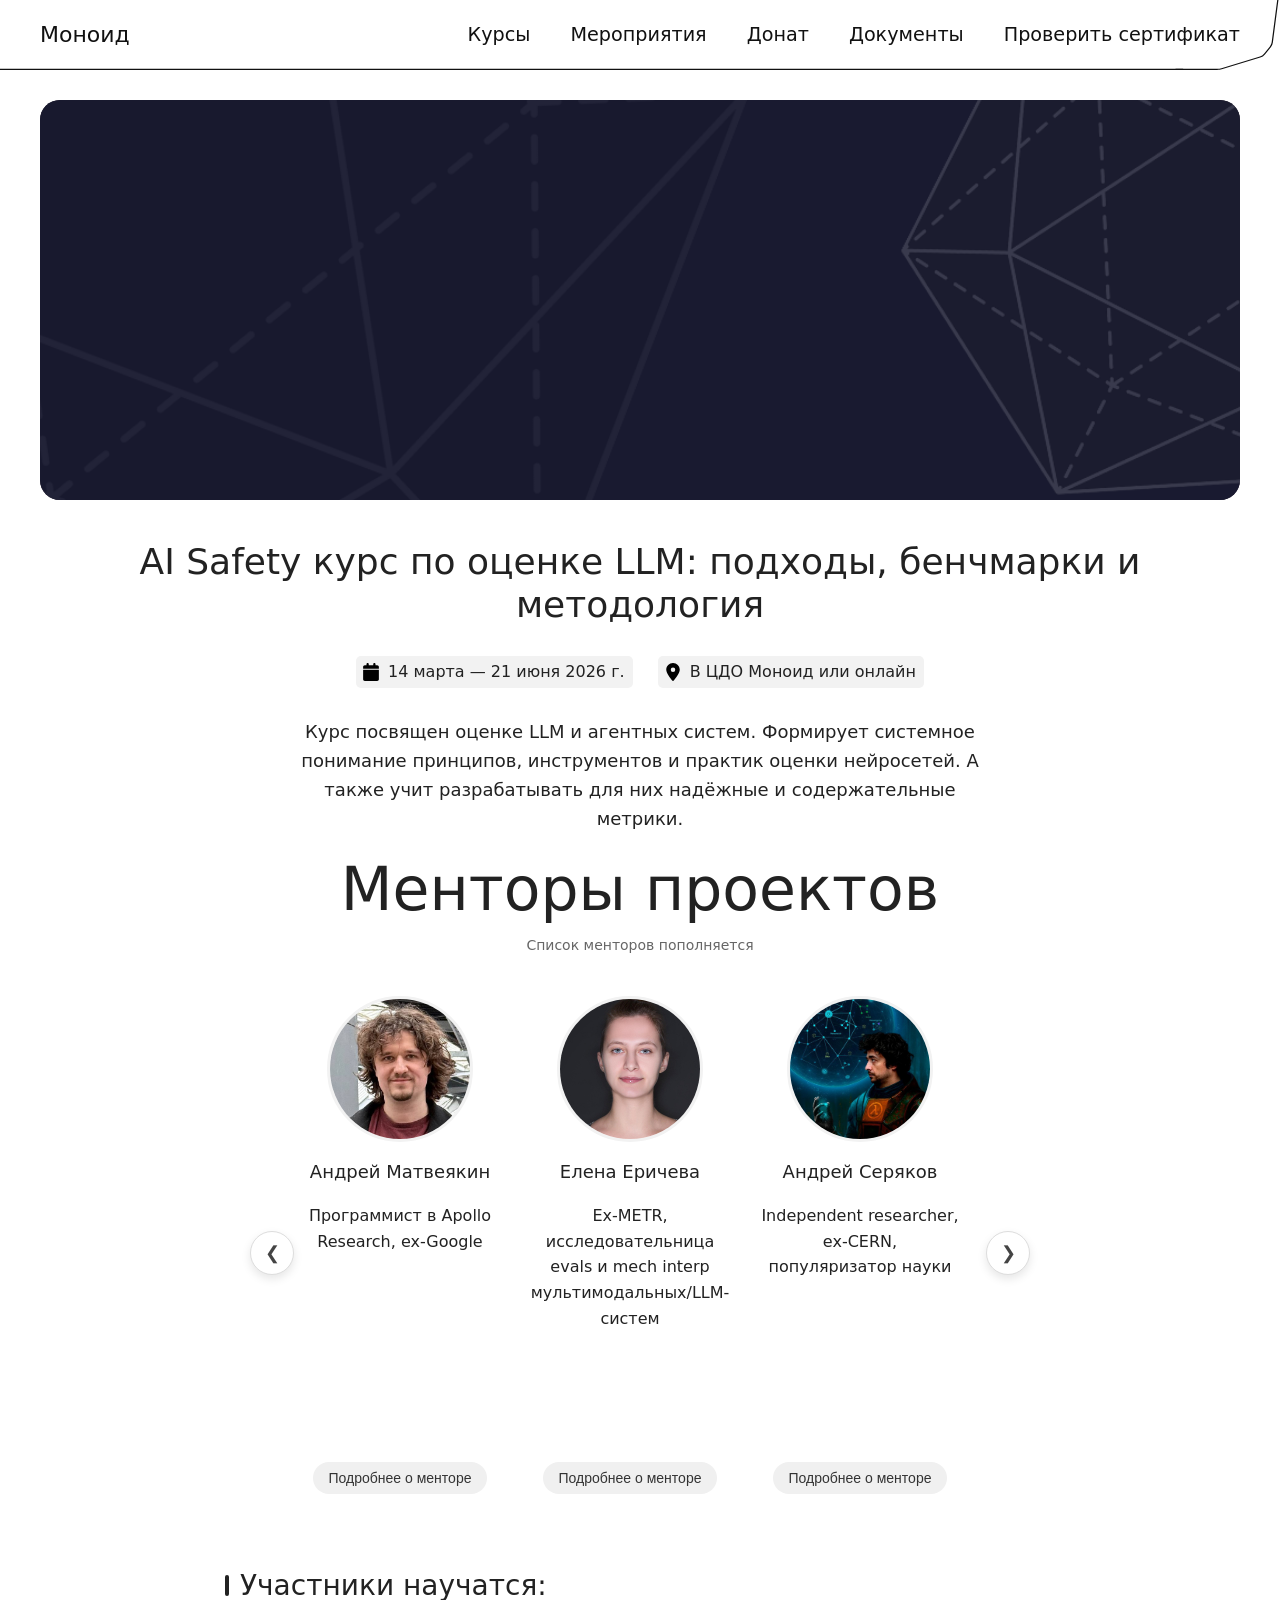
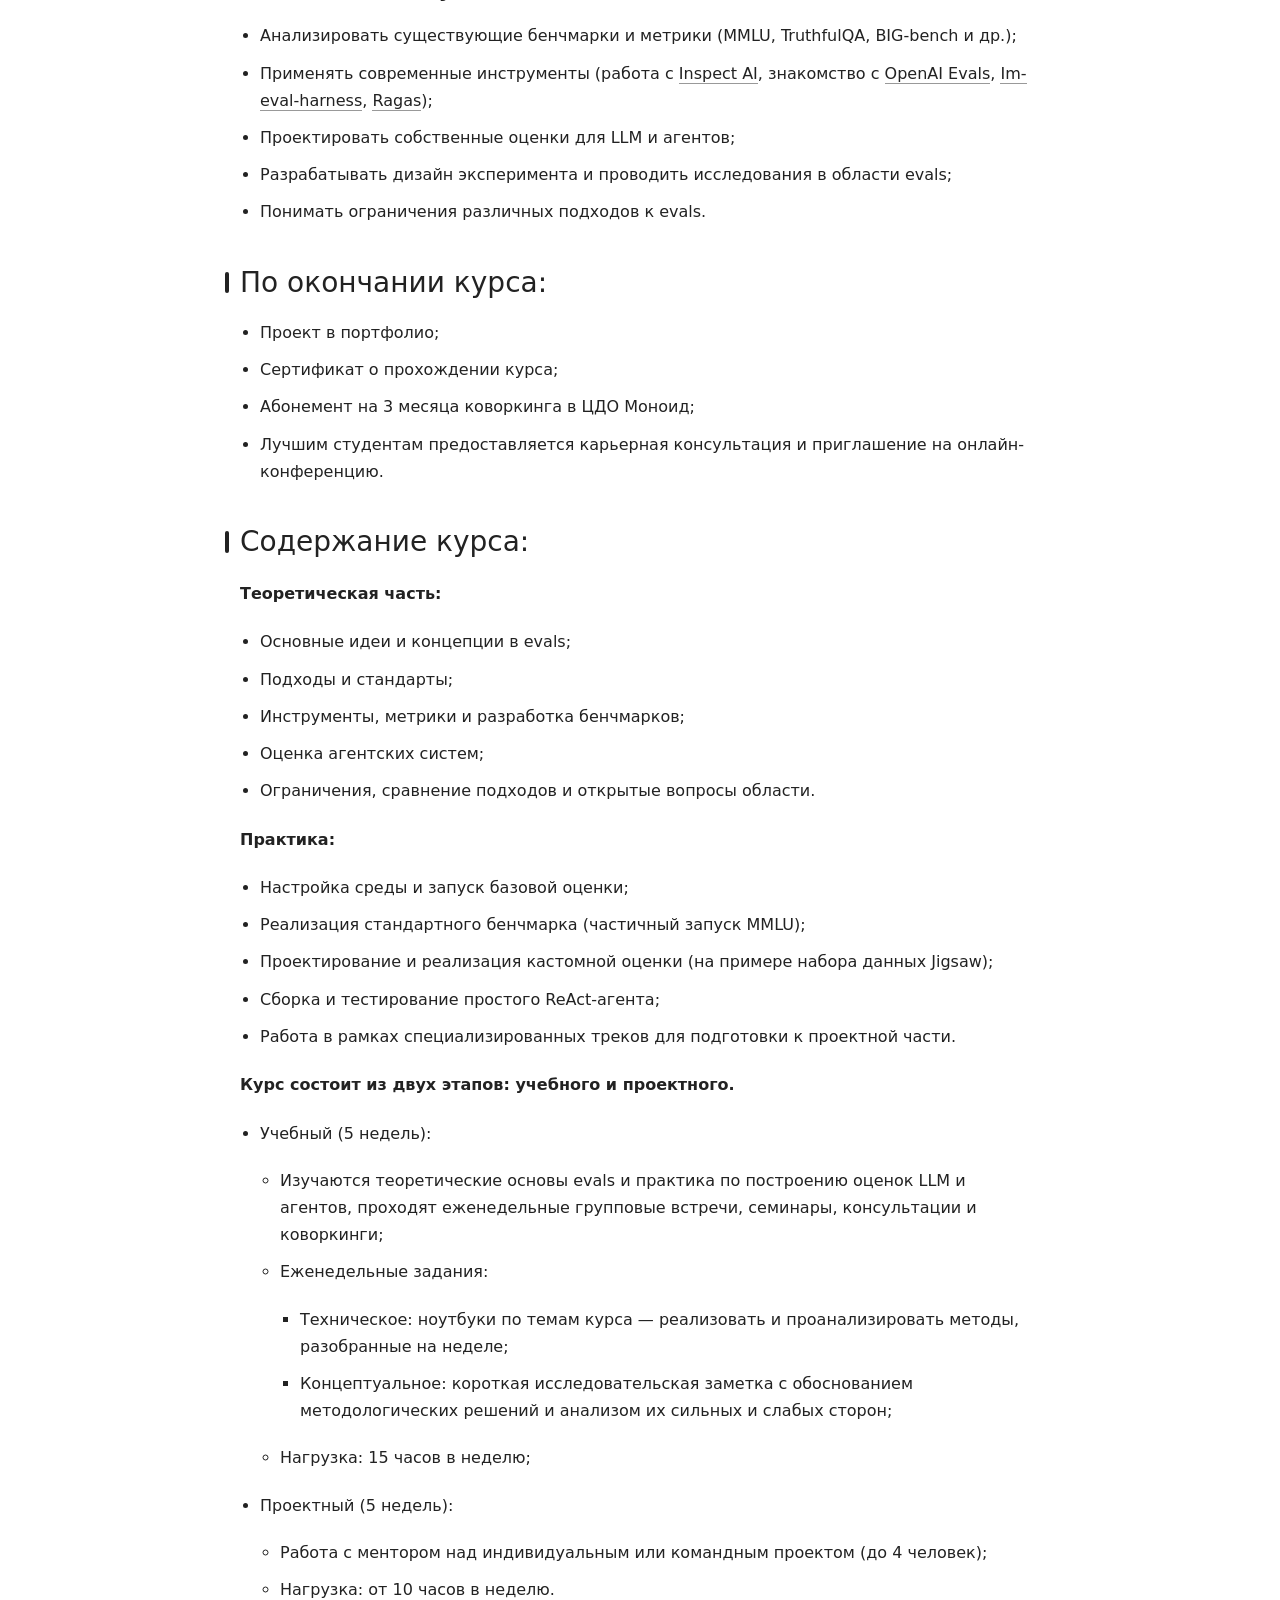
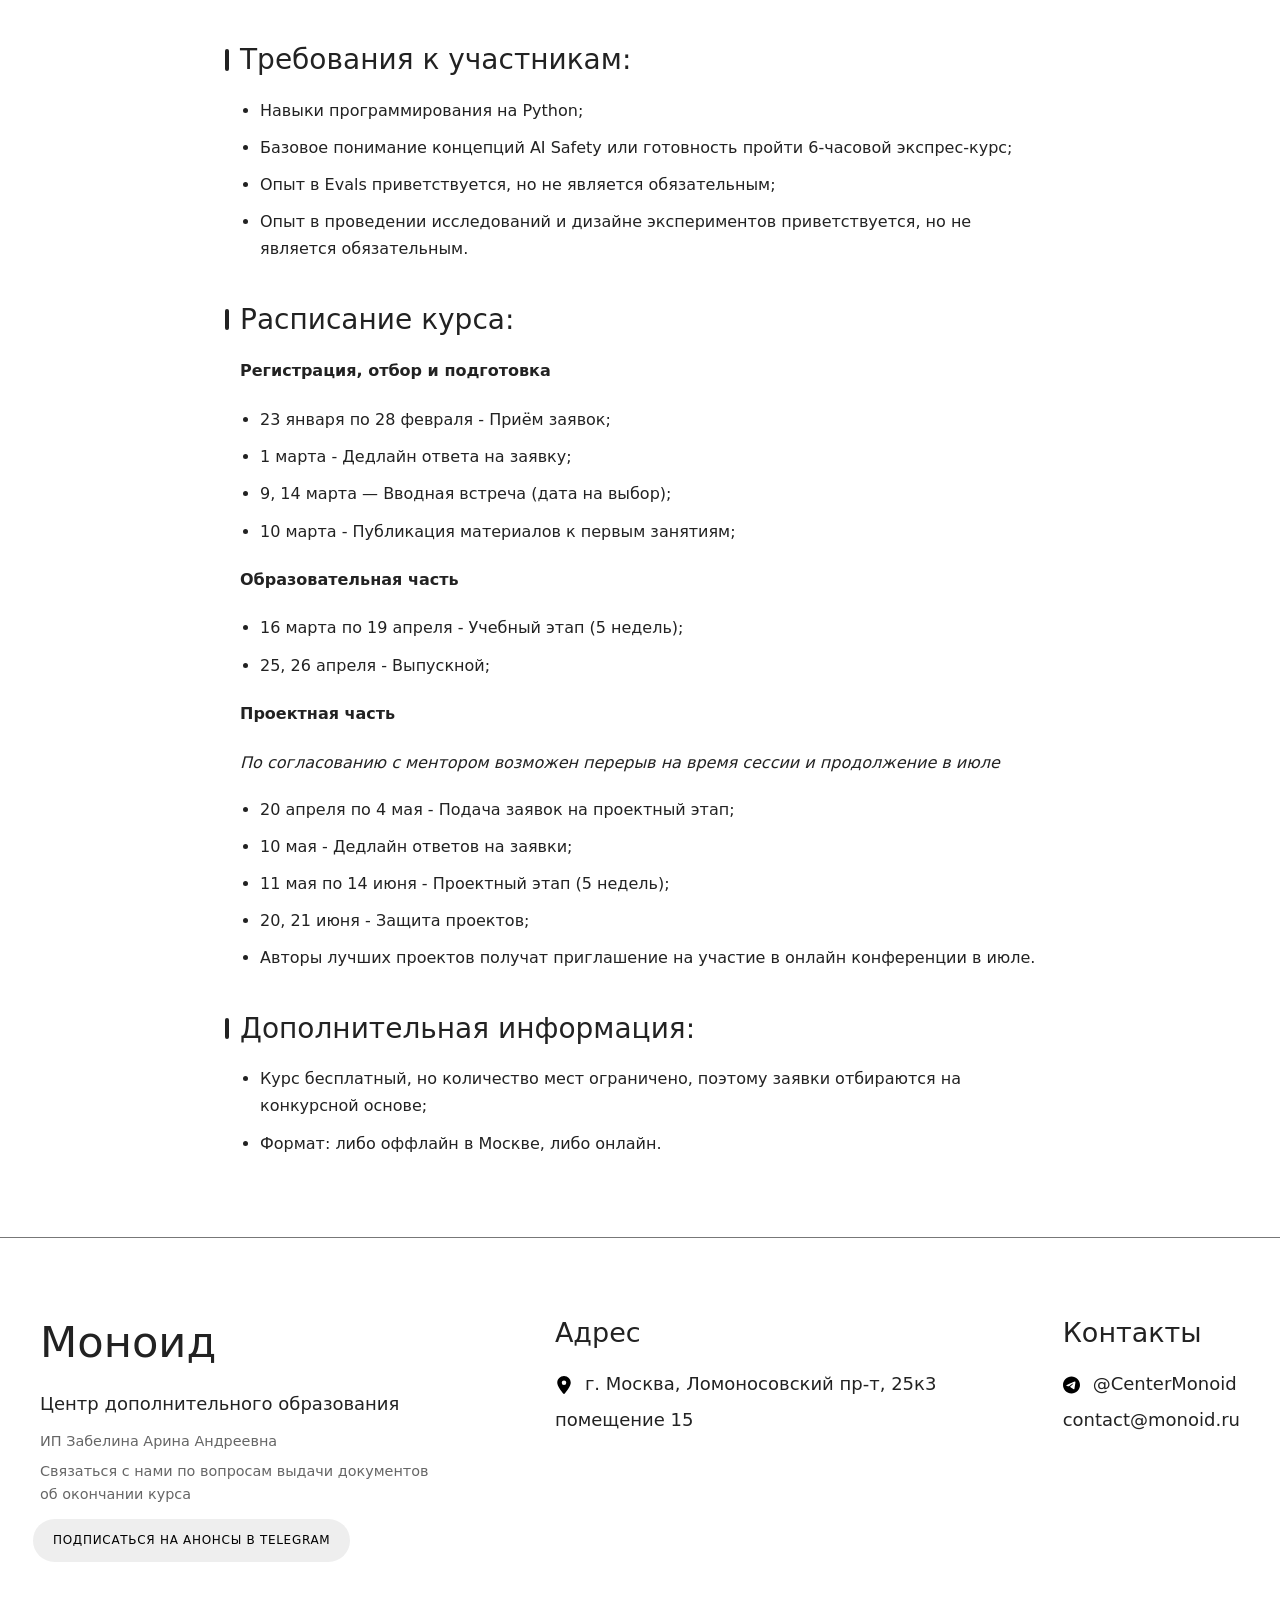
==== index.html @ cd86a1bc "Publish Safety Evals site with sample certificates" ====
<!DOCTYPE html>

<html lang="ru">
<head>
<meta charset="utf-8"/>
<meta content="width=device-width,initial-scale=1" name="viewport"/>
<meta content="Курс посвящен оценке LLM и агентных систем. Формирует системное понимание принципов, инструментов и практик оценки нейросетей. А также учит разрабатывать для них надёжные и содержательные метрики." name="description"/>
<meta content="#222" name="theme-color"/>

<link as="style" href="assets/css/style.css" rel="preload"/>

<link href="assets/css/style.css" rel="stylesheet"/>
<link href="assets/favicon.ico" rel="icon"/>
<link href="assets/logo/icon-16.png" rel="icon" sizes="16x16" type="image/png"/>
<link href="assets/logo/icon-32.png" rel="icon" sizes="32x32" type="image/png"/>
<link href="assets/logo/icon-96.png" rel="icon" sizes="96x96" type="image/png"/>
<link href="assets/logo/icon-180.png" rel="apple-touch-icon" sizes="180x180"/>
<link href="assets/logo/icon.svg" rel="icon" type="image/svg+xml"/>









<title>AI Safety курс по оценке LLM: подходы, бенчмарки и методология | Моноид</title>
<meta content="website" property="og:type"/>
<meta content="AI Safety курс по оценке LLM: подходы, бенчмарки и методология" property="og:title"/>
<meta content="Моноид" property="og:site_name"/>
<meta content="ru" property="og:locale"/>
<meta content="https://monoid.ru/events/course-safety-evals-2026" property="og:url"/>
<link href="https://monoid.ru/events/course-safety-evals-2026" rel="canonical"/>
<link href="assets/site.css" rel="stylesheet"/></head>
<body tabindex="-1">
<!--ШАПКА — можно удалить весь header--><header class="layouts/event.njk" tabindex="-1">
<div>
<a href="index.html">Моноид</a>
<nav>
<div class="hamburger" tabindex="0">
<span></span>
<span></span>
<span></span>
<span></span>
</div>
<div class="options" tabindex="-1">
<a href="index.html">Курсы</a>
<a href="https://monoid.ru/events">Мероприятия</a>
<a href="https://monoid.ru/donate">Донат</a>
<a href="https://monoid.ru/legal">Документы</a>
<a href="verify.html">Проверить сертификат</a></div>
</nav>
</div>
</header>
<main class="layouts/event.njk" data-slug="course-safety-evals-2026" tabindex="-1">
<article class="event-single slug-course-safety-evals-2026">
<header>
<div class="event-hero-image">
<img alt="AI Safety курс по оценке LLM: подходы, бенчмарки и методология" src="assets/images/events/course-safety-evals.svg"/>
</div>
<div>
<h1>AI Safety курс по оценке LLM: подходы, бенчмарки и методология</h1>
<div class="event-intro">
<div class="event-meta">
<div class="meta-item">
<i class="fas fa-calendar"></i>
<span>
14 марта — 21 июня 2026 г.
</span>
</div>
<div class="meta-item">
<i class="fas fa-map-marker-alt"></i>
<span>В ЦДО Моноид или онлайн</span>
</div>
</div>
<p class="event-summary">Курс посвящен оценке LLM и агентных систем. Формирует системное понимание принципов, инструментов и практик оценки нейросетей. А также учит разрабатывать для них надёжные и содержательные метрики.</p>
</div>
<div class="event-share-links">
</div>
</div>
</header>
<div class="event-forms">
<!--МЕНТОРЫ — карточки и модальные окна--><section class="event-carousel">
<h2 class="carousel-title">Менторы проектов</h2>
<div class="carousel-caption">
Список менторов пополняется
</div>
<div class="carousel-wrapper">
<button aria-label="Назад" class="carousel-nav prev js-carousel-prev" type="button">
❮
</button>
<div class="carousel-track-container">
<div class="carousel-track">
<div class="carousel-card">
<div class="card-body">
<div class="card-image">
<img alt="Андрей Матвеякин" loading="lazy" src="assets/images/mentors/andrey-matveiakin.png"/>
</div>
<div class="card-content">
<h4>Андрей Матвеякин</h4>
<p class="card-subtitle">Программист в Apollo Research, ex-Google</p>
</div>
</div>
<button class="card-link js-open-modal" data-modal-target="modal-andrey-matveiakin" type="button">
Подробнее о менторе
</button>
</div>
<div class="carousel-card">
<div class="card-body">
<div class="card-image">
<img alt="Елена Еричева" loading="lazy" src="assets/images/mentors/elena-ericheva.png"/>
</div>
<div class="card-content">
<h4>Елена Еричева</h4>
<p class="card-subtitle">Ex-METR, исследовательница evals и mech interp мультимодальных/LLM-систем</p>
</div>
</div>
<button class="card-link js-open-modal" data-modal-target="modal-elena-ericheva" type="button">
Подробнее о менторе
</button>
</div>
<div class="carousel-card">
<div class="card-body">
<div class="card-image">
<img alt="Андрей Серяков" loading="lazy" src="assets/images/mentors/andrey-seryakov.png"/>
</div>
<div class="card-content">
<h4>Андрей Серяков</h4>
<p class="card-subtitle">Independent researcher, ex-CERN, популяризатор науки</p>
</div>
</div>
<button class="card-link js-open-modal" data-modal-target="modal-andrey-seryakov" type="button">
Подробнее о менторе
</button>
</div>
<div class="carousel-card">
<div class="card-body">
<div class="card-image">
<img alt="Игорь Иванов" loading="lazy" src="assets/images/mentors/igor-ivanov.png"/>
</div>
<div class="card-content">
<h4>Игорь Иванов</h4>
<p class="card-subtitle">Visiting Researcher в Meridian Cambridge</p>
</div>
</div>
<button class="card-link js-open-modal" data-modal-target="modal-igor-ivanov" type="button">
Подробнее о менторе
</button>
</div>
<div class="carousel-card">
<div class="card-body">
<div class="card-image">
<img alt="Анна Шабанова" loading="lazy" src="assets/images/mentors/anna-shabanova.png"/>
</div>
<div class="card-content">
<h4>Анна Шабанова</h4>
<p class="card-subtitle">Исследователь и менеджер Лаборатории ИИ СКОЛКОВО</p>
</div>
</div>
<button class="card-link js-open-modal" data-modal-target="modal-anna-shabanova" type="button">
Подробнее о менторе
</button>
</div>
<div class="carousel-card">
<div class="card-body">
<div class="card-image">
<img alt="Борис Цейтлин" loading="lazy" src="assets/images/mentors/boris-tseitlin.png"/>
</div>
<div class="card-content">
<h4>Борис Цейтлин</h4>
<p class="card-subtitle">Автор ТГ канала 'Борис опять', Ex-eBay, ex-Yandex, преподавал машинное обучение в ВШЭ, ОТУС и Deep Learning School</p>
</div>
</div>
<button class="card-link js-open-modal" data-modal-target="modal-boris-tseitlin" type="button">
Подробнее о менторе
</button>
</div>
<div class="carousel-card">
<div class="card-body">
<div class="card-image">
<img alt="Семен Стешин" loading="lazy" src="assets/images/mentors/simon-steshin.png"/>
</div>
<div class="card-content">
<h4>Семен Стешин</h4>
<p class="card-subtitle">ML исследователь. Работаю в https://sage-future.org/ вместе с авторами AI-2027, чтобы помочь им подумать про ближайшее будущее. Больше тут: https://stesh.in/</p>
</div>
</div>
<button class="card-link js-open-modal" data-modal-target="modal-simon-steshin" type="button">
Подробнее о менторе
</button>
</div>
<div class="carousel-card">
<div class="card-body">
<div class="card-image">
<img alt="Алексей Донцов" loading="lazy" src="assets/images/mentors/alexey-dontsov.jpeg"/>
</div>
<div class="card-content">
<h4>Алексей Донцов</h4>
<p class="card-subtitle">Исследователь в AIRI, занимаюсь интерпретируемостью LLM: пишу статьи и читаю лекции</p>
</div>
</div>
<button class="card-link js-open-modal" data-modal-target="modal-alexey-dontsov" type="button">
Подробнее о менторе
</button>
</div>
<div class="carousel-card">
<div class="card-body">
<div class="card-image">
<img alt="Александра Рыбакова" loading="lazy" src="assets/images/mentors/alexandra-rybakova.png"/>
</div>
<div class="card-content">
<h4>Александра Рыбакова</h4>
<p class="card-subtitle">Аналитик-разработчик в Яндексе, автор учебных курсов по теории ИИ и AI Safety, магистр ВМК МГУ</p>
</div>
</div>
<button class="card-link js-open-modal" data-modal-target="modal-alexandra-rybakova" type="button">
Подробнее о менторе
</button>
</div>
<div class="carousel-card">
<div class="card-body">
<div class="card-image">
<img alt="Denis Moiseenko" loading="lazy" src="assets/images/mentors/denis-moiseenko.png"/>
</div>
<div class="card-content">
<h4>Denis Moiseenko</h4>
<p class="card-subtitle">ML-инженер, исследователь, Preference Model, ex-SPAR, ex-Algoverse</p>
</div>
</div>
<button class="card-link js-open-modal" data-modal-target="modal-denis-moiseenko" type="button">
Подробнее о менторе
</button>
</div>
<div class="carousel-card">
<div class="card-body">
<div class="card-image">
<img alt="Олег Лариков" loading="lazy" src="assets/images/mentors/oleg-larikov.png"/>
</div>
<div class="card-content">
<h4>Олег Лариков</h4>
<p class="card-subtitle">Преподаватель ЦДО Моноид, программист, исследователь безопасности ИИ, популяризатор науки и рационального мышления</p>
</div>
</div>
<button class="card-link js-open-modal" data-modal-target="modal-oleg-larikov" type="button">
Подробнее о менторе
</button>
</div>
<div class="carousel-card">
<div class="card-body">
<div class="card-image">
<img alt="Алексей Горбачев" loading="lazy" src="assets/images/mentors/alexey-gorbachev.png"/>
</div>
<div class="card-content">
<h4>Алексей Горбачев</h4>
<p class="card-subtitle">Магистрант ВМК МГУ. Старший аналитик в Т-банке. Разработчик материалов для курсов по AI Safety</p>
</div>
</div>
<button class="card-link js-open-modal" data-modal-target="modal-alexey-gorbachev" type="button">
Подробнее о менторе
</button>
</div>
<div class="carousel-card">
<div class="card-body">
<div class="card-image">
<img alt="Слава Меритон" loading="lazy" src="assets/images/mentors/slava-meriton.png"/>
</div>
<div class="card-content">
<h4>Слава Меритон</h4>
<p class="card-subtitle">Преподаватель ЦДО Моноид, аспирант, автор курсов по AI Safety, соавтор канала Start in AI Safety</p>
</div>
</div>
<button class="card-link js-open-modal" data-modal-target="modal-slava-meriton" type="button">
Подробнее о менторе
</button>
</div>
<div class="carousel-card">
<div class="card-body">
<div class="card-image">
<img alt="Антон Чайников" loading="lazy" src="assets/images/mentors/anton-chaynikov.png"/>
</div>
<div class="card-content">
<h4>Антон Чайников</h4>
<p class="card-subtitle">Преподаватель ЦДО Моноид, ex-Kaspersky, автор курсов по теории ИИ и AI Safety, магистр НИУ ВШЭ</p>
</div>
</div>
<button class="card-link js-open-modal" data-modal-target="modal-anton-chaynikov" type="button">
Подробнее о менторе
</button>
</div>
<div class="carousel-card">
<div class="card-body">
<div class="card-image">
<img alt="Сабрина Садиех" loading="lazy" src="assets/images/mentors/sabrina-sadiekh.png"/>
</div>
<div class="card-content">
<h4>Сабрина Садиех</h4>
<p class="card-subtitle">XAI/Ai security Researcher, магистрант НИУ ВШЭ, преподаватель и автор курсов по explainable AI</p>
</div>
</div>
<button class="card-link js-open-modal" data-modal-target="modal-sabrina-sadiekh" type="button">
Подробнее о менторе
</button>
</div>
<div class="carousel-card">
<div class="card-body">
<div class="card-image">
<img alt="Артем Карпов" loading="lazy" src="assets/images/mentors/artem-karpov.png"/>
</div>
<div class="card-content">
<h4>Артем Карпов</h4>
<p class="card-subtitle">Independent researcher, scheming (deceptive) behavior of LLM agents</p>
</div>
</div>
<button class="card-link js-open-modal" data-modal-target="modal-artem-karpov" type="button">
Подробнее о менторе
</button>
</div>
<div class="carousel-card">
<div class="card-body">
<div class="card-image">
<img alt="Эдуард Капелко" loading="lazy" src="assets/images/mentors/eduard-kapelko.png"/>
</div>
<div class="card-content">
<h4>Эдуард Капелко</h4>
<p class="card-subtitle">ML инженер, Quant researcher, ныне аспирант по математике НАН РБ. Разработчик материалов для курсов по AI Safety, пишу статьи.</p>
</div>
</div>
<button class="card-link js-open-modal" data-modal-target="modal-eduard-kapelko" type="button">
Подробнее о менторе
</button>
</div>
<div class="carousel-card">
<div class="card-body">
<div class="card-image">
<img alt="Джамиля Эркенова" loading="lazy" src="assets/images/mentors/jamilya-erkenova.png"/>
</div>
<div class="card-content">
<h4>Джамиля Эркенова</h4>
<p class="card-subtitle">Дата аналитик-инженер в Сбере, занимаюсь рисерчем в AI Safety</p>
</div>
</div>
<button class="card-link js-open-modal" data-modal-target="modal-jamilya-erkenova" type="button">
Подробнее о менторе
</button>
</div>
<div class="carousel-card">
<div class="card-body">
<div class="card-image">
<img alt="Сергей Кудряшов" loading="lazy" src="assets/images/mentors/sergey-kudryashov.png"/>
</div>
<div class="card-content">
<h4>Сергей Кудряшов</h4>
<p class="card-subtitle">Рисерчер, аспирант ВШЭ</p>
</div>
</div>
<button class="card-link js-open-modal" data-modal-target="modal-sergey-kudryashov" type="button">
Подробнее о менторе
</button>
</div>
<div class="carousel-card">
<div class="card-body">
<div class="card-image">
<img alt="Михаил Селезнёв" loading="lazy" src="assets/images/mentors/mikhail-seleznev.png"/>
</div>
<div class="card-content">
<h4>Михаил Селезнёв</h4>
<p class="card-subtitle">Научный сотрудник AIRI, аспирант Сколтеха, MATS 5.0, CHAI 2024 Intern, преподаватель ЦДО Моноид</p>
</div>
</div>
<button class="card-link js-open-modal" data-modal-target="modal-mikhail-seleznev" type="button">
Подробнее о менторе
</button>
</div>
</div>
</div>
<button aria-label="Вперед" class="carousel-nav next js-carousel-next" type="button">
❯
</button>
</div>
<div class="mentor-modal-overlay js-modal-overlay" id="modal-andrey-matveiakin">
<div class="mentor-modal-content">
<button aria-label="Закрыть" class="close-modal js-close-modal" type="button">×</button>
<div class="modal-header">
<img alt="Андрей Матвеякин" class="modal-avatar" src="assets/images/mentors/andrey-matveiakin.png"/>
<div>
<h3>Андрей Матвеякин</h3>
<p class="modal-subtitle">Программист в Apollo Research, ex-Google</p>
</div>
</div>
<div class="modal-body">
<p>Создаю инфраструктуру для людей, создающих LLM evals.<br/>
<br/>
Мне интересна софтварная сторона model evaluations.
<strong>Возможные проекты:</strong></p>
<ul>
<li>Что-то улучшить в Inspect AI</li>
<li>Создать новый продукт в экосистеме Inspect AI, который поможет писать эвалы, запускать их, анализировать результаты и прочее</li>
<li>То же самое для любого другого evals framework</li>
<li>С нуля сделать свой evals framework для ситуаций, когда существующие не справляются</li>
</ul>
</div>
</div>
</div>
<div class="mentor-modal-overlay js-modal-overlay" id="modal-elena-ericheva">
<div class="mentor-modal-content">
<button aria-label="Закрыть" class="close-modal js-close-modal" type="button">×</button>
<div class="modal-header">
<img alt="Елена Еричева" class="modal-avatar" src="assets/images/mentors/elena-ericheva.png"/>
<div>
<h3>Елена Еричева</h3>
<p class="modal-subtitle">Ex-METR, исследовательница evals и mech interp мультимодальных/LLM-систем</p>
</div>
</div>
<div class="modal-body">
<p><strong>Область интересов:</strong>
Дизайн и формализация задач для evaluation, интерпретируемость и систематичность оценок, методология построения бенчмарков, анализ валидности и устойчивости оценочных процедур.<br/>
<br/>
<strong>Проект:</strong>
Мне интересны проекты, связанные с формализацией и обоснованием выбранных задач и метрик для оценки моделей. В частности:</p>
<ul>
<li>что именно мы хотим проверять и почему;</li>
<li>как формализовать проверяемое свойство;</li>
<li>чем и как его измерять;</li>
<li>почему выбранная методология считается валидной.</li>
</ul>
<p>Отдельный фокус — снижение false negative и false positive в оценках, а также повышение робастности бенчмарков и их итоговых результатов.</p>
</div>
</div>
</div>
<div class="mentor-modal-overlay js-modal-overlay" id="modal-andrey-seryakov">
<div class="mentor-modal-content">
<button aria-label="Закрыть" class="close-modal js-close-modal" type="button">×</button>
<div class="modal-header">
<img alt="Андрей Серяков" class="modal-avatar" src="assets/images/mentors/andrey-seryakov.png"/>
<div>
<h3>Андрей Серяков</h3>
<p class="modal-subtitle">Independent researcher, ex-CERN, популяризатор науки</p>
</div>
</div>
<div class="modal-body">
<p>Ex-физик частиц, десять лет занимался экспериментальной физикой в ЦЕРН. Популяризатор науки, читаю лекции, вел блог ЦЕРНач, сейчас каналы <a href="https://t.me/sexcolliderrock">@sexcolliderrock</a> и <a href="https://t.me/ai_research_notes">@ai_research_notes</a>, много что еще.<br/>
<br/>
Мне нравится изучать и узнавать о том, как вокруг все работает - от космоса до политических систем. C начала весны 2024 погрузился в ИИ. Очень хорошо умею в research, посредственно в software и совсем никак в hardware.</p>
</div>
</div>
</div>
<div class="mentor-modal-overlay js-modal-overlay" id="modal-igor-ivanov">
<div class="mentor-modal-content">
<button aria-label="Закрыть" class="close-modal js-close-modal" type="button">×</button>
<div class="modal-header">
<img alt="Игорь Иванов" class="modal-avatar" src="assets/images/mentors/igor-ivanov.png"/>
<div>
<h3>Игорь Иванов</h3>
<p class="modal-subtitle">Visiting Researcher в Meridian Cambridge</p>
</div>
</div>
<div class="modal-body">
<p>Scheming evaluations, evaluation awareness</p>
<p><strong>Проекты:</strong></p>
<ul>
<li>Создать прототип реалистичного бенчмарка, тестирующего, может ли ЛЛМ саботировать AI safety исследования или control measures</li>
<li>Создать тул, который позволяет тестировать, распознает ли ЛЛМ конкретные бенчмарки, что важно для понимания, какие бенчмарки попали в обучающую выборку этой ЛЛМ. Можно будет выпустить хайповый пост на LW или, даже, серьезное исследование, в зависимости от энтузиазма и работоспособности участников</li>
<li>Любой проект из этого моего <a href="https://www.lesswrong.com/posts/tn8nKcNE4SDnDxLJj/call-for-science-of-eval-awareness-research-directions">поста</a></li>
</ul>
</div>
</div>
</div>
<div class="mentor-modal-overlay js-modal-overlay" id="modal-anna-shabanova">
<div class="mentor-modal-content">
<button aria-label="Закрыть" class="close-modal js-close-modal" type="button">×</button>
<div class="modal-header">
<img alt="Анна Шабанова" class="modal-avatar" src="assets/images/mentors/anna-shabanova.png"/>
<div>
<h3>Анна Шабанова</h3>
<p class="modal-subtitle">Исследователь и менеджер Лаборатории ИИ СКОЛКОВО</p>
</div>
</div>
<div class="modal-body">
<p><strong>Область интересов:</strong> alignment, физический AI, робототехника, практические исследования в AI Safety</p>
</div>
</div>
</div>
<div class="mentor-modal-overlay js-modal-overlay" id="modal-boris-tseitlin">
<div class="mentor-modal-content">
<button aria-label="Закрыть" class="close-modal js-close-modal" type="button">×</button>
<div class="modal-header">
<img alt="Борис Цейтлин" class="modal-avatar" src="assets/images/mentors/boris-tseitlin.png"/>
<div>
<h3>Борис Цейтлин</h3>
<p class="modal-subtitle">Автор ТГ канала 'Борис опять', Ex-eBay, ex-Yandex, преподавал машинное обучение в ВШЭ, ОТУС и Deep Learning School</p>
</div>
</div>
<div class="modal-body">
<p>Я автор одного из популярных авторских каналов про машинное обучение: <a href="https://t.me/boris_again">@boris_again</a>. Сейчас я пишу научпоп книгу про ИИ и машинное обучение. Провожу мок интервью и даю консультации по трудоутсройству в области CS и ML.</p>
<ul>
<li>Я бывший Staff Machine Learning Engineer в eBay. В том числе работал там над in-house LLM моделями</li>
<li>До этого строил компьютерное зрение с нуля в PlanetFarms, был исследователем Yandex (Toloka) и инженером в YC стартапе Mindsdb.</li>
<li>Преподавал машинное обучение в <a href="https://t.me/c/2736781221/36/1434">ВШЭ</a>, <a href="https://t.me/c/2736781221/36/1434">ОТУС</a> и Deep Learning School. Иногда делаю обучающие материалы просто так: <a href="https://t.me/c/2736781221/36/1434">для чайников</a>, <a href="https://t.me/c/2736781221/36/1434">интересующихся</a> и <a href="https://t.me/c/2736781221/36/1434">не только</a>. Периодически пишу про стартапы, например <a href="https://t.me/c/2736781221/36/1434">про опционы</a>.</li>
<li>Как эксперт от университета Иннополис консультировал Росстат, Роспатент и ВТБ.</li>
<li>Самостоятельно консультировал Сбер (Звук), Яков и Партнеры Digital, делал аудит для <a href="https://t.me/c/2736781221/36/1434">lava.top</a>.</li>
<li>Написал научную статью о прогрогнозировании COVID-19 и даже <a href="https://t.me/c/2736781221/36/1434">немного попал в новости</a>.</li>
<li>Имею довольно хороший нетворк в AI/ML. Например, лично знаю людей работающих над META LLama и Google Gemini, делающих стартапы в AI.</li>
</ul>
<p>В целом я всегда где-то на стыке между инженерией, исследованиями и бизнесом.</p>
</div>
</div>
</div>
<div class="mentor-modal-overlay js-modal-overlay" id="modal-simon-steshin">
<div class="mentor-modal-content">
<button aria-label="Закрыть" class="close-modal js-close-modal" type="button">×</button>
<div class="modal-header">
<img alt="Семен Стешин" class="modal-avatar" src="assets/images/mentors/simon-steshin.png"/>
<div>
<h3>Семен Стешин</h3>
<p class="modal-subtitle">ML исследователь. Работаю в https://sage-future.org/ вместе с авторами AI-2027, чтобы помочь им подумать про ближайшее будущее. Больше тут: https://stesh.in/</p>
</div>
</div>
<div class="modal-body">
<p>Меня интересует предпринимательство сейчас и методологические вопросы всегда. Я работаю вместе с Sage / AI-Futures Project, поэтому если вы очень самостоятельный, не боитесь трудностей и вам понравился проект из списка за авторством Eli L или Daniel Kokotajlo — я могу помочь.</p>
</div>
</div>
</div>
<div class="mentor-modal-overlay js-modal-overlay" id="modal-alexey-dontsov">
<div class="mentor-modal-content">
<button aria-label="Закрыть" class="close-modal js-close-modal" type="button">×</button>
<div class="modal-header">
<img alt="Алексей Донцов" class="modal-avatar" src="assets/images/mentors/alexey-dontsov.jpeg"/>
<div>
<h3>Алексей Донцов</h3>
<p class="modal-subtitle">Исследователь в AIRI, занимаюсь интерпретируемостью LLM: пишу статьи и читаю лекции</p>
</div>
</div>
<div class="modal-body">
<p><strong>Область интересов:</strong><br/>
Mechanistic interpretability, Sparse AutoEncoders, LLM alignment (в узком и широком смыслах), области на стыке.<br/>
<br/>
<strong>Проект:</strong><br/>
Интересно подумать над тем, как использовать техники интерпретируемости для лучших евалсов, в частности хорошо бы получилось использовать пробы, так как они надежны, их легко учить и понимать.</p>
</div>
</div>
</div>
<div class="mentor-modal-overlay js-modal-overlay" id="modal-alexandra-rybakova">
<div class="mentor-modal-content">
<button aria-label="Закрыть" class="close-modal js-close-modal" type="button">×</button>
<div class="modal-header">
<img alt="Александра Рыбакова" class="modal-avatar" src="assets/images/mentors/alexandra-rybakova.png"/>
<div>
<h3>Александра Рыбакова</h3>
<p class="modal-subtitle">Аналитик-разработчик в Яндексе, автор учебных курсов по теории ИИ и AI Safety, магистр ВМК МГУ</p>
</div>
</div>
<div class="modal-body">
<p><strong>Область интересов:</strong><br/>
<strong>tldr;</strong> Evals, концептуальные исследования в AI Safety, прикольные пет-проекты.<br/>
<strong>Подробнее про возможные проекты:</strong> мне интересны проекты, связанные, например, с анализом дизайнов оценок моделей и их усточивостью.</p>
<ul>
<li>Можно приходить с проектами по исследованию ландшафта направлений в safety (например, построению динамической карты изменений за последние н лет или исследованию плотности людей по направлениям).</li>
<li>А также с пет-проектами, направленными на улучшению личных интуиций в проблеме сейфити через попытки реализации прикольных эффектов (почитайте статью про сов, если еще нет).</li>
</ul>
</div>
</div>
</div>
<div class="mentor-modal-overlay js-modal-overlay" id="modal-denis-moiseenko">
<div class="mentor-modal-content">
<button aria-label="Закрыть" class="close-modal js-close-modal" type="button">×</button>
<div class="modal-header">
<img alt="Denis Moiseenko" class="modal-avatar" src="assets/images/mentors/denis-moiseenko.png"/>
<div>
<h3>Denis Moiseenko</h3>
<p class="modal-subtitle">ML-инженер, исследователь, Preference Model, ex-SPAR, ex-Algoverse</p>
</div>
</div>
<div class="modal-body">
<p>Бакалавриат МГУ, магистратура Сколково (биоинформатика).<br/>
<strong>Область интересов:</strong> reasoning, geometric and topological approaches to mechinterp, RL post-training, KGs</p>
</div>
</div>
</div>
<div class="mentor-modal-overlay js-modal-overlay" id="modal-oleg-larikov">
<div class="mentor-modal-content">
<button aria-label="Закрыть" class="close-modal js-close-modal" type="button">×</button>
<div class="modal-header">
<img alt="Олег Лариков" class="modal-avatar" src="assets/images/mentors/oleg-larikov.png"/>
<div>
<h3>Олег Лариков</h3>
<p class="modal-subtitle">Преподаватель ЦДО Моноид, программист, исследователь безопасности ИИ, популяризатор науки и рационального мышления</p>
</div>
</div>
<div class="modal-body">
<p>Программист на C, C++, Phyton. В свободное время рассказываю про математику, байесовские методы, agent foundation. Полагаю, что у нас, сегодня нет проблемы "согласования ИИ", хорошо отделённой от проблемы "понимания, что вообще интеллект такое". Следовательно абстрактное беспокойство "безопасны ли вот эти эксперименты" нельзя удовлетворительно разрешить, не имея достаточно хорошей модели области вообще.</p>
</div>
</div>
</div>
<div class="mentor-modal-overlay js-modal-overlay" id="modal-alexey-gorbachev">
<div class="mentor-modal-content">
<button aria-label="Закрыть" class="close-modal js-close-modal" type="button">×</button>
<div class="modal-header">
<img alt="Алексей Горбачев" class="modal-avatar" src="assets/images/mentors/alexey-gorbachev.png"/>
<div>
<h3>Алексей Горбачев</h3>
<p class="modal-subtitle">Магистрант ВМК МГУ. Старший аналитик в Т-банке. Разработчик материалов для курсов по AI Safety</p>
</div>
</div>
<div class="modal-body">
<p>В рамках проекта предлагаю доработать обучающие ноутбуки по inspect_ai для добавления в гит AISI</p>
</div>
</div>
</div>
<div class="mentor-modal-overlay js-modal-overlay" id="modal-slava-meriton">
<div class="mentor-modal-content">
<button aria-label="Закрыть" class="close-modal js-close-modal" type="button">×</button>
<div class="modal-header">
<img alt="Слава Меритон" class="modal-avatar" src="assets/images/mentors/slava-meriton.png"/>
<div>
<h3>Слава Меритон</h3>
<p class="modal-subtitle">Преподаватель ЦДО Моноид, аспирант, автор курсов по AI Safety, соавтор канала Start in AI Safety</p>
</div>
</div>
<div class="modal-body">
<p><strong>Область интересов:</strong> концептуальные исследования в AI Safety, методология оценки LLM, дизайн оценок, дизайн экспериментов.</p>
<p><strong>Проект:</strong> мне интересны проекты, которые анализируют промптозависмость бенчмарков.</p>
<ul>
<li>Это может быть техническое исследование с хорошим дизайном эксперимента.</li>
<li>Или анализ существующих экспериментов на предмет совпадения/различия их подлежащих моделей.</li>
</ul>
</div>
</div>
</div>
<div class="mentor-modal-overlay js-modal-overlay" id="modal-anton-chaynikov">
<div class="mentor-modal-content">
<button aria-label="Закрыть" class="close-modal js-close-modal" type="button">×</button>
<div class="modal-header">
<img alt="Антон Чайников" class="modal-avatar" src="assets/images/mentors/anton-chaynikov.png"/>
<div>
<h3>Антон Чайников</h3>
<p class="modal-subtitle">Преподаватель ЦДО Моноид, ex-Kaspersky, автор курсов по теории ИИ и AI Safety, магистр НИУ ВШЭ</p>
</div>
</div>
<div class="modal-body">
<p>Области интересов: алгоритмическая теория мышления с фокусом в эмпирику и математику; модели мира, онтологии, их опознание и согласование</p>
</div>
</div>
</div>
<div class="mentor-modal-overlay js-modal-overlay" id="modal-sabrina-sadiekh">
<div class="mentor-modal-content">
<button aria-label="Закрыть" class="close-modal js-close-modal" type="button">×</button>
<div class="modal-header">
<img alt="Сабрина Садиех" class="modal-avatar" src="assets/images/mentors/sabrina-sadiekh.png"/>
<div>
<h3>Сабрина Садиех</h3>
<p class="modal-subtitle">XAI/Ai security Researcher, магистрант НИУ ВШЭ, преподаватель и автор курсов по explainable AI</p>
</div>
</div>
<div class="modal-body">
<p><strong>Область интересов:</strong> исследования в области интерпретируемости моделей, стык интерпретируемости и safety/security, исследования внутренней геометрии моделей в downstream задачах.</p>
<p><strong>Проект:</strong> мне интересны проекты, которые стремятся интерпретировать внутреннее пространство моделей.</p>
<ul>
<li>Исследование границ Platonic representaion/Linear гипотез в LLM.</li>
<li>Исследование влияния атак (white/black box) на внутренние пространства модели</li>
<li>Нахождение и устранение bias'es в моделях</li>
<li>Разработка domain-specific стратегий защит LLM (гардрейлы, unlearning, операции с эмбеддингами, альтернативные походы)</li>
</ul>
</div>
</div>
</div>
<div class="mentor-modal-overlay js-modal-overlay" id="modal-artem-karpov">
<div class="mentor-modal-content">
<button aria-label="Закрыть" class="close-modal js-close-modal" type="button">×</button>
<div class="modal-header">
<img alt="Артем Карпов" class="modal-avatar" src="assets/images/mentors/artem-karpov.png"/>
<div>
<h3>Артем Карпов</h3>
<p class="modal-subtitle">Independent researcher, scheming (deceptive) behavior of LLM agents</p>
</div>
</div>
<div class="modal-body">
<p><a href="https://www.artkpv.net/">www.artkpv.net</a></p>
<p><strong>Область интересов</strong>: Сейчас в основном evals, которые относятся к encoded reasoning, scheming (deceptive) behavior of LLM agents.</p>
<p><strong>Возможный проект:</strong> We propose a series of experiments to assess large language models (LLMs) steganography risks and develop defenses. Our research question: How do LLM steganographic capabilities scale from individual model reasoning to multi-model coordination, and what detection and mitigation strategies prove effective? The experiments follow a logical progression:</p>
<ol>
<li>Establish individual model capabilities;</li>
<li>Scale to multi-model communication, additionally evaluating hidden Schelling coordination;</li>
<li>Develop detection methods;</li>
<li>Implement mitigation strategies. Results will be published incrementally as smaller reports, followed by a research paper(s) compiling the accumulated evidence.<br/>
\</li>
</ol>
</div>
</div>
</div>
<div class="mentor-modal-overlay js-modal-overlay" id="modal-eduard-kapelko">
<div class="mentor-modal-content">
<button aria-label="Закрыть" class="close-modal js-close-modal" type="button">×</button>
<div class="modal-header">
<img alt="Эдуард Капелко" class="modal-avatar" src="assets/images/mentors/eduard-kapelko.png"/>
<div>
<h3>Эдуард Капелко</h3>
<p class="modal-subtitle">ML инженер, Quant researcher, ныне аспирант по математике НАН РБ. Разработчик материалов для курсов по AI Safety, пишу статьи.</p>
</div>
</div>
<div class="modal-body">
<p><strong>Область интересов:</strong> evals, mechinterp (математика и прикладная), agent foundations, unlearning, gradual disempowerment, cooperative AI.</p>
</div>
</div>
</div>
<div class="mentor-modal-overlay js-modal-overlay" id="modal-jamilya-erkenova">
<div class="mentor-modal-content">
<button aria-label="Закрыть" class="close-modal js-close-modal" type="button">×</button>
<div class="modal-header">
<img alt="Джамиля Эркенова" class="modal-avatar" src="assets/images/mentors/jamilya-erkenova.png"/>
<div>
<h3>Джамиля Эркенова</h3>
<p class="modal-subtitle">Дата аналитик-инженер в Сбере, занимаюсь рисерчем в AI Safety</p>
</div>
</div>
<div class="modal-body">
<p>Из релевантного интересны эвалсы и scalable oversight.
<strong>Проекты:</strong></p>
<ol>
<li>Генерация Connections-like конфигов и оценка моделей на них</li>
<li>Проверка честности моделей и утечек данных путем сравнения теоретических алгоритмических сложностей и наблюдаемого поведения модели на различных тасках</li>
</ol>
</div>
</div>
</div>
<div class="mentor-modal-overlay js-modal-overlay" id="modal-sergey-kudryashov">
<div class="mentor-modal-content">
<button aria-label="Закрыть" class="close-modal js-close-modal" type="button">×</button>
<div class="modal-header">
<img alt="Сергей Кудряшов" class="modal-avatar" src="assets/images/mentors/sergey-kudryashov.png"/>
<div>
<h3>Сергей Кудряшов</h3>
<p class="modal-subtitle">Рисерчер, аспирант ВШЭ</p>
</div>
</div>
<div class="modal-body">
<p><strong>Области интересов:</strong></p>
<ul>
<li>Extreme value theory, adversarial elicitation, statistical guarantees on predicability of evals</li>
<li>Lipschitz function approximation, distributionally robust optimization</li>
<li>stochastic approximation, risk bounds, probabilistic regularization</li>
</ul>
</div>
</div>
</div>
<div class="mentor-modal-overlay js-modal-overlay" id="modal-mikhail-seleznev">
<div class="mentor-modal-content">
<button aria-label="Закрыть" class="close-modal js-close-modal" type="button">×</button>
<div class="modal-header">
<img alt="Михаил Селезнёв" class="modal-avatar" src="assets/images/mentors/mikhail-seleznev.png"/>
<div>
<h3>Михаил Селезнёв</h3>
<p class="modal-subtitle">Научный сотрудник AIRI, аспирант Сколтеха, MATS 5.0, CHAI 2024 Intern, преподаватель ЦДО Моноид</p>
</div>
</div>
<div class="modal-body">
<p><a href="https://scholar.google.com/citations?user=zHaNRJIAAAAJ&amp;hl=en">Google Scholar</a></p>
<p><strong>Область интересов:</strong></p>
<ul>
<li><strong>Идейно:</strong> фундаментальные проблемы AI Safety (~<a href="https://www.lesswrong.com/posts/NJYmovr9ZZAyyTBwM/what-i-mean-by-alignment-is-in-large-part-about-making">making cognition aimable at all</a>, sharp left turn, <a href="https://www.lesswrong.com/w/diamond-maximizer">diamond problem</a>, <a href="https://intelligence.org/files/Corrigibility.pdf">shutdown problem</a>, <a href="https://www.lesswrong.com/posts/XWwvwytieLtEWaFJX/deep-deceptiveness">deep deceptiveness</a>) и систематизация моделей угроз.</li>
<li><strong>Прагматически:</strong> генерализация, устойчивость, достоверность AI-систем.</li>
</ul>
<p><strong>Статьи:</strong></p>
<ul>
<li><a href="https://arxiv.org/abs/2510.11288">Emergent Misalignment via In-Context Learning: Narrow in-context examples can produce broadly misaligned LLMs</a>;</li>
<li><a href="https://arxiv.org/abs/2412.09565">Obfuscated Activations Bypass LLM Latent-Space Defenses</a>.</li>
</ul>
</div>
</div>
</div>
</section>
</div>
<!--ОПИСАНИЕ И ПРОГРАММА--><div class="event-content">
<h3>Участники научатся:</h3>
<ul>
<li>Анализировать существующие бенчмарки и метрики (MMLU, TruthfulQA, BIG-bench и др.);</li>
<li>Применять современные инструменты (работа с <a href="https://inspect.aisi.org.uk/">Inspect AI</a>, знакомство с <a href="https://datanorth.ai/blog/evals-openais-framework-for-evaluating-llms">OpenAI Evals</a>, <a href="https://www.eleuther.ai/projects/large-language-model-evaluation">Im-eval-harness</a>, <a href="https://www.ragas.io/">Ragas</a>);</li>
<li>Проектировать собственные оценки для LLM и агентов;</li>
<li>Разрабатывать дизайн эксперимента и проводить исследования в области evals;</li>
<li>Понимать ограничения различных подходов к evals.</li>
</ul>
<h3>По окончании курса:</h3>
<ul>
<li>Проект в портфолио;</li>
<li>Сертификат о прохождении курса;</li>
<li>Абонемент на 3 месяца коворкинга в ЦДО Моноид;</li>
<li>Лучшим студентам предоставляется карьерная консультация и приглашение на онлайн-конференцию.</li>
</ul>
<h3>Содержание курса:</h3>
<h4>Теоретическая часть:</h4>
<ul>
<li>Основные идеи и концепции в evals;</li>
<li>Подходы и cтандарты;</li>
<li>Инструменты, метрики и разработка бенчмарков;</li>
<li>Оценка агентских систем;</li>
<li>Ограничения, сравнение подходов и открытые вопросы области.</li>
</ul>
<h4>Практика:</h4>
<ul>
<li>Настройка среды и запуск базовой оценки;</li>
<li>Реализация стандартного бенчмарка (частичный запуск MMLU);</li>
<li>Проектирование и реализация кастомной оценки (на примере набора данных Jigsaw);</li>
<li>Сборка и тестирование простого ReAct-агента;</li>
<li>Работа в рамках специализированных треков для подготовки к проектной части.</li>
</ul>
<h4>Курс состоит из двух этапов: учебного и проектного.</h4>
<ul>
<li>Учебный (5 недель):
<ul>
<li>Изучаются теоретические основы evals и практика по построению оценок LLM и агентов, проходят еженедельные групповые встречи, семинары, консультации и коворкинги;</li>
<li>Еженедельные задания:
<ul>
<li>Техническое: ноутбуки по темам курса — реализовать и проанализировать методы, разобранные на неделе;</li>
<li>Концептуальное: короткая исследовательская заметка с обоснованием методологических решений и анализом их сильных и слабых сторон;</li>
</ul>
</li>
<li>Нагрузка: 15 часов в неделю;</li>
</ul>
</li>
<li>Проектный (5 недель):
<ul>
<li>Работа с ментором над индивидуальным или командным проектом (до 4 человек);</li>
<li>Нагрузка: от 10 часов в неделю.</li>
</ul>
</li>
</ul>
<h3>Требования к участникам:</h3>
<ul>
<li>Навыки программирования на Python;</li>
<li>Базовое понимание концепций AI Safety или готовность пройти 6-часовой экспрес-курс;</li>
<li>Опыт в Evals приветствуется, но не является обязательным;</li>
<li>Опыт в проведении исследований и дизайне экспериментов приветствуется, но не является обязательным.</li>
</ul>
<h3>Расписание курса:</h3>
<h4>Регистрация, отбор и подготовка</h4>
<ul>
<li>23 января по 28 февраля - Приём заявок;</li>
<li>1 марта - Дедлайн ответа на заявку;</li>
<li>9, 14 марта — Вводная встреча (дата на выбор);</li>
<li>10 марта - Публикация материалов к первым занятиям;</li>
</ul>
<h4>Образовательная часть</h4>
<ul>
<li>16 марта по 19 апреля - Учебный этап (5 недель);</li>
<li>25, 26 апреля - Выпускной;</li>
</ul>
<h4>Проектная часть</h4>
<p><em>По согласованию с ментором возможен перерыв на время сессии и продолжение в июле</em></p>
<ul>
<li>20 апреля по 4 мая - Подача заявок на проектный этап;</li>
<li>10 мая - Дедлайн ответов на заявки;</li>
<li>11 мая по 14 июня - Проектный этап (5 недель);</li>
<li>20, 21 июня - Защита проектов;</li>
<li>Авторы лучших проектов получат приглашение на участие в онлайн конференции в июле.</li>
</ul>
<h3>Дополнительная информация:</h3>
<ul>
<li>Курс бесплатный, но количество мест ограничено, поэтому заявки отбираются на конкурсной основе;</li>
<li>Формат: либо оффлайн в Москве, либо онлайн.</li>
</ul>
</div>
</article>
</main>
<!--НИЖНИЙ БЛОК — можно удалить весь footer--><footer>
<ul>
<li>
<h2>Моноид</h2>
<p>Центр дополнительного образования</p>
<p><a class="footer-link-small" href="https://monoid.ru/legal">ИП Забелина Арина Андреевна</a>
<a class="footer-link-small" href="https://t.me/MonoidAdmin" rel="noopener noreferrer" target="_blank">Связаться с нами по вопросам выдачи документов<br/>об окончании курса</a>
<a class="btn-tg" href="https://t.me/monoid_center" rel="noopener noreferrer" target="_blank">Подписаться на анонсы в Telegram</a></p>
</li>
<li>
<h3>Адрес</h3>
<p><a href="https://yandex.ru/maps/org/monoid/3114090698/" rel="noopener noreferrer" target="_blank"><i class="fas fa-map-marker-alt"></i> г. Москва, Ломоносовский пр-т, 25к3</a>
помещение 15</p>
</li>
<li>
<h3>Контакты</h3>
<p><a href="https://t.me/CenterMonoid" rel="noopener noreferrer" target="_blank"><i class="fas fa-telegram"></i> @CenterMonoid</a>
<a href="mailto:contact@monoid.ru">contact@monoid.ru</a></p>
</li>
</ul>
</footer>
<script defer="True" src="assets/course.js"></script></body>
</html>
---- assets/css/style.css ----
body,html{margin:0;padding:0}body{background:#fff;color:#222;font:1.2em/1.62 sans-serif;font-family:system-ui,Segoe UI,Noto Sans,Roboto,Helvetica Neue,Helvetica,Arial,sans-serif,Apple Color Emoji,Segoe UI Emoji,Segoe UI Symbol;font-weight:200;-webkit-text-size-adjust:100%;-webkit-tap-highlight-color:transparent;-webkit-font-smoothing:antialiased}strong{font-weight:700}main{box-sizing:content-box;margin:0;min-height:calc(100vh - var(--header-height) - var(--footer-height));padding:0}article{margin:0 auto;max-width:1400px;padding:10px 40px}article img{max-width:100%;-o-object-fit:contain;object-fit:contain}h1,h2,h3{font-weight:200;line-height:1.2}@media print{body{max-width:none}}a{color:inherit}.hidden{display:none!important}.fas{flex-shrink:0}@media (max-width:425px){.no-mobile{display:none}}body{--header-height:70px}body>header{height:var(--header-height);left:0;line-height:100%;margin:0;position:sticky;right:0;top:0;z-index:100;--color-header-text:#000;--color-header-menu:#fff}:is(body>header)>div{background:no-repeat 100% url("[data-uri]"),#fff;background-size:auto var(--header-height);box-shadow:0 0 10px #fff;box-sizing:border-box;display:flex;gap:20px;margin:0 auto;max-width:1480px;padding:0 30px}:is(:is(body>header)>div) a{align-items:center;box-sizing:border-box;color:#111;display:flex;font-weight:200;height:calc(var(--header-height) - 40px);justify-content:center;margin:20px 0;padding:10px;text-decoration:none;transition:color .2s ease-out}:is(:is(:is(body>header)>div) a):hover{color:#555}:is(:is(body>header)>div)>a:first-child{font-size:22px;margin-right:auto}.home:is(body>header)>div{background:none;background-color:rgba(0,0,0,.8);--color-header-text:#fff;--color-header-menu:#000;border-radius:0 0 5px 5px;box-shadow:none}:is(.home:is(body>header)>div) a{color:#fff}:is(:is(.home:is(body>header)>div) a):hover{color:#ddd}:is(body>header>div>nav)>.hamburger{display:none}:is(body>header>div>nav)>.options{display:flex;gap:20px;justify-content:space-around}@media(max-width:959.95px){:is(body>header>div>nav)>.hamburger{align-content:center;display:grid;justify-content:center;grid-row-gap:5px;box-sizing:content-box;grid-template-columns:1fr;grid-template-rows:repeat(3,3px);height:30px;opacity:.867;padding:20px;pointer-events:auto;position:relative;row-gap:5px;width:30px;z-index:20}:is(:is(body>header>div>nav)>.hamburger)>span{border-bottom:2px solid var(--color-header-text);height:0;opacity:1;transform:translateY(0);transition-duration:.2s;transition-property:transform,opacity;width:100%}:is(:is(body>header>div>nav)>.hamburger)>span:last-child,:is(:is(body>header>div>nav)>.hamburger)>span:nth-child(2),:is(:is(body>header>div>nav)>.hamburger)>span:nth-last-child(2){grid-column:1;grid-row:2;transform:rotate(0deg)}:is(body>header>div>nav):not(:focus-within)>.options{display:none}:is(body>header>div>nav)>.options{display:block;left:0;padding-top:10px;position:absolute;top:var(--header-height)}:is(:is(body>header>div>nav)>.options):before{background:var(--color-header-menu);content:"";display:block;height:var(--header-height);left:0;pointer-events:none;position:absolute;right:0;top:calc(var(--header-height)*-1)}:is(body>header>div>nav)>.options{animation:fade-in .3s forwards;background:var(--color-header-menu);color:var(--color-header-menu-text);height:calc(100vh - var(--header-height));width:100%}:is(:is(body>header>div>nav)>.options)>:first-child{animation:slide-up .15s forwards}:is(:is(body>header>div>nav)>.options)>:nth-child(2){animation:slide-up-1 225ms forwards}:is(:is(body>header>div>nav)>.options)>:nth-child(3){animation:slide-up-2 .3s forwards}:is(:is(body>header>div>nav)>.options)>*{animation:slide-up-3 375ms forwards}:is(:is(body>header>div>nav)>.options)::-webkit-scrollbar{width:0}:is(:is(body>header>div>nav)>.options)>*{font-size:22px;position:relative}:is(body>header>div>nav):focus-within>.hamburger{pointer-events:none}:is(:is(body>header>div>nav):focus-within>.hamburger)>span:first-child,:is(:is(body>header>div>nav):focus-within>.hamburger)>span:nth-child(2),:is(:is(body>header>div>nav):focus-within>.hamburger)>span:nth-child(3){opacity:0}:is(:is(body>header>div>nav):focus-within>.hamburger)>span:last-child{transform:rotate(-45deg)}:is(:is(body>header>div>nav):focus-within>.hamburger)>span:nth-last-child(2){transform:rotate(45deg)}:is(:is(body>header>div>nav):focus-within>.hamburger)>span:first-child{transform:translateY(10px)}:is(:is(body>header>div>nav):focus-within>.hamburger)>span:nth-child(3){transform:translateY(-10px)}}body{--footer-height:330px}@media (max-width:919.95px){body{--footer-height:420px}body>footer>ul>li:first-child{width:100%}}@media (max-width:579.95px){body{--footer-height:570px}body>footer>ul>li{width:100%}}body>footer{background-color:#fff;border-top:1px solid #0008;margin-top:auto;padding-top:79px;width:100%}:is(body>footer) a.btn-tg{align-items:center;background:#eee;border-radius:300px;color:#000;display:inline-flex;font-size:12px;font-style:normal;font-weight:500;justify-content:center;letter-spacing:.7px;margin-top:5px;padding:12px 20px;text-decoration:none;text-transform:uppercase;transition:background-color .2s ease-out}:is(:is(body>footer) a.btn-tg):hover{background-color:#ccc}main.home+:is(body>footer){border-top:0;padding-top:80px}:is(main.home+:is(body>footer)) a.btn-tg{display:none}:is(body>footer) h2,:is(body>footer) h3,:is(body>footer) p,:is(body>footer) ul{margin:0}:is(body>footer)>ul{display:flex;flex-wrap:wrap;font-size:18px;gap:30px;justify-content:space-between;list-style:none;margin:0 auto;max-width:1400px;min-height:220px;padding:0 40px 30px}@media (max-width:499.95px){:is(body>footer)>ul{display:block}:is(:is(:is(body>footer)>ul)>li):not(:last-child){margin-bottom:30px}:is(:is(:is(body>footer)>ul)>li) h2{margin-bottom:10px}}:is(:is(body>footer)>ul) h2{color:#222;font-size:2.4em;font-weight:200;margin-bottom:20px}:is(:is(body>footer)>ul) h3{color:#222;font-size:1.5em;font-weight:200;margin-bottom:20px}:is(:is(body>footer)>ul) a{border-radius:5px;display:block;margin:-2px -7px 5px;padding:2px 7px;text-decoration:none}:is(:is(:is(body>footer)>ul) a) i.fas{margin-right:.35em;vertical-align:-.2em}:is(:is(:is(body>footer)>ul) a):hover{background:#eee}:is(:is(body>footer)>ul) a,:is(:is(body>footer)>ul) a:visited,:is(:is(body>footer)>ul) p{color:#222}:is(:is(body>footer)>ul) a:hover{color:#222}:is(:is(body>footer)>ul) p{margin-bottom:12px}:is(body>footer) .footer-link-small{color:#666;font-size:.8em;text-decoration:none}:is(:is(body>footer) .footer-link-small):hover{color:#222}main.home{align-items:center;background-color:#000;background-image:url("[data-uri]");background-position:50%;background-repeat:no-repeat;background-size:contain;color:#eee;display:flex;justify-content:center;margin-top:-70px;min-height:100vh;text-align:center}main.home>article{padding:0}main.home a{align-items:center;background:#eee;border:0;border-radius:300px;box-sizing:border-box;color:#000;display:inline-flex;font-size:14px;font-style:normal;font-weight:500;height:60px;justify-content:center;letter-spacing:.7px;margin:35px 20px 0;min-width:225px;padding:20px 26px;text-decoration:none;text-transform:uppercase;transition:background-color .2s ease-out}:is(main.home a):hover{background-color:#ccc}[target=_blank]:is(main.home a){background:#000;border:1px solid #eee;color:#fff}[target=_blank]:is(main.home a):hover{background-color:#222}main.home h1{font-size:60px;font-weight:200;margin:0 0 5px}main.home h2{font-size:1.2em;font-weight:200;margin:0 0 30px;opacity:.8}@media (max-aspect-ratio:111/70){main.home{background-position:100%;background-size:cover}}@media (max-aspect-ratio:17/20){main.home{background-position:91%}}main.home h1,main.home h2,main.home p:not(:last-child){background-color:rgba(0,0,0,.8);border-radius:5px;display:table;margin-left:auto;margin-right:auto;padding:5px}main.home p:last-child{margin-left:auto;margin-right:auto;max-width:600px}@media (max-width:599.95px){main.home p{font-size:18px;line-height:1.4;margin:0}main.home a{height:50px;margin-top:20px;padding:15px 26px}main.home h2{margin-bottom:20px}}main>article{padding:60px 40px}:is(main>article) h2{font-size:60px;font-weight:200;margin-bottom:40px;margin-top:0}:is(main>article)>details>summary{font-size:20px}@media (max-width:599.95px){:is(main>article) h2{font-size:40px}}:is(main[data-slug=legal]>article)>ul:first-of-type{display:flex;flex-wrap:wrap;gap:30px 50px;justify-content:space-between;list-style:none;padding:0}:is(:is(main[data-slug=legal]>article)>ul:first-of-type)>*{max-width:660px}:is(:is(main[data-slug=legal]>article)>ul:first-of-type) p{margin:0;padding:0}main[data-slug=products]>article{display:flex;flex-wrap:wrap;gap:0;justify-content:space-between}:is(main[data-slug=products]>article)>*{width:100%}:is(main[data-slug=products]>article)>h2{width:50%}:is(main[data-slug=products]>article)>div{padding-top:20px;width:50%}:is(:is(main[data-slug=products]>article)>div):first-child{padding-top:0}@media (max-width:999.95px){:is(main[data-slug=products]>article)>div,:is(main[data-slug=products]>article)>h2{width:100%}}:is(main[data-slug=products]>article) pre{white-space:pre-wrap}:is(main[data-slug=products]>article) iframe{aspect-ratio:8/6;border:0;width:100%}:is(main[data-slug=products]>article) .price-item{display:block;padding:4px 0}:is(main[data-slug=products]>article) .price-item .event-link{background:#222;border-radius:30px;color:#fff;display:inline-block;font-size:14px;font-weight:500;letter-spacing:.7px;margin-left:10px;padding:6px 16px;text-decoration:none;text-transform:uppercase;transition:background-color .2s ease-out;vertical-align:middle}:is(:is(main[data-slug=products]>article) .price-item .event-link):hover{background-color:#444}main[data-slug=privacy] pre{white-space:pre-wrap}:is(main[data-slug=about]>article)>ul{display:flex;flex-wrap:wrap;gap:50px;justify-content:space-around;list-style:none;margin:60px auto 0;max-width:1200px;padding:0;width:100%}:is(:is(main[data-slug=about]>article)>ul)>li{display:block;margin:0}:is(:is(:is(main[data-slug=about]>article)>ul)>li) a{align-items:center;background:#222;border:0;border-radius:300px;box-sizing:border-box;color:#fff;display:flex;font-size:14px;font-style:normal;font-weight:500;height:60px;justify-content:center;letter-spacing:.7px;padding:0 26px;text-align:center;text-decoration:none;text-transform:uppercase;transition:background-color .2s ease-out;width:225px}:is(:is(:is(:is(main[data-slug=about]>article)>ul)>li) a):hover{background-color:#444}main[data-slug=donate] .donate-options{display:flex;flex-wrap:wrap;gap:20px;justify-content:left;margin:30px 0}:is(main[data-slug=donate] .donate-options) .payment-btn{background:#222;border-radius:30px;color:#fff;display:inline-block;flex:1 1 calc(50% - 20px);font-size:16px;font-weight:500;max-width:100px;min-width:80px;padding:15px 30px;text-align:center;text-decoration:none;transition:all .2s ease-out}:is(:is(main[data-slug=donate] .donate-options) .payment-btn):hover{background:#444}main[data-slug=consent] article{font-size:1rem;font-weight:400}@keyframes fade-in{0%{opacity:0}to{opacity:1}}@keyframes fade-out{0%{opacity:1}to{opacity:0}}@keyframes fade-in-1{0%{opacity:0}33%{opacity:0}to{opacity:1}}@keyframes header-slide-in{0%{transform:translateY(-30px)}to{transform:translateY(0)}}@keyframes header-slide-out{0%{transform:translateY(0)}to{transform:translateY(-30px)}}@keyframes slide-up{0%{opacity:0;transform:translateY(-20px)}to{opacity:1;transform:translateY(0)}}@keyframes slide-up-1{0%{opacity:0;transform:translateY(-20px)}33%{opacity:0;transform:translateY(-20px)}to{opacity:1;transform:translateY(0)}}@keyframes slide-up-2{0%{opacity:0;transform:translateY(-20px)}50%{opacity:0;transform:translateY(-20px)}to{opacity:1;transform:translateY(0)}}@keyframes slide-up-3{0%{opacity:0;transform:translateY(-20px)}60%{opacity:0;transform:translateY(-20px)}to{opacity:1;transform:translateY(0)}}@keyframes slide-down{0%{transform:translateY(0)}to{transform:translateY(100%)}}@keyframes zoom-in{0%{opacity:0;transform:scale(.98)}to{opacity:1;transform:scale(1)}}@keyframes target-pop{0%{box-shadow:0 0 0 2px var(--color);left:0}80%{box-shadow:0 0 0 2px var(--color);left:90%}}@keyframes shine{to{background-position-x:-200%}}i.fas{background-position:50%;background-repeat:no-repeat;background-size:contain;display:inline-block;height:1em;vertical-align:-.125em;width:1em}.fa-calendar{background-image:url("[data-uri]")}.fa-clock{background-image:url("[data-uri]")}.fa-map-marker-alt{background-image:url("[data-uri]")}.fa-tag{background-image:url("[data-uri]")}.fa-link{background-image:url("[data-uri]")}.fa-envelope{background-image:url("[data-uri]")}.fa-phone{background-image:url("[data-uri]")}.fa-telegram{background-image:url("[data-uri]")}.fa-share{background-image:url("[data-uri]")}.fa-copy{background-image:url("[data-uri]")}.fa-calendar-plus{background-image:url("[data-uri]")}.fa-check{background-image:url("[data-uri]")}.fa-google{background-image:url("[data-uri]")}.fa-apple{background-image:url("[data-uri]")}.events-filters{display:flex;flex-wrap:wrap;gap:15px;justify-content:left;margin-bottom:40px}.filter-btn{background:#fff;border:2px solid #222;border-radius:30px;color:#222;cursor:pointer;font-size:16px;font-weight:500;padding:12px 24px;text-transform:none;transition:all .3s ease}.filter-btn:hover{background:#f0f0f0;transform:translateY(-2px)}.filter-btn.active{background:#222;color:#fff}@media (max-width:768px){.events-filters{gap:10px;margin-bottom:30px}.filter-btn{font-size:14px;padding:10px 18px}}.event-hero-image,.event-image{background:#271e2e;overflow:hidden}:is(.event-hero-image,.event-image) img{animation:fade-in-1 .3s;height:100%;-o-object-fit:cover;object-fit:cover;width:100%}.image-contain:is(:is(.event-hero-image,.event-image) img){-o-object-fit:contain;object-fit:contain}.events-grid{display:grid;grid-template-columns:repeat(2,1fr);grid-gap:40px;gap:40px;list-style:none;padding:0}@media (max-width:1000px){.events-grid{grid-template-columns:1fr}}main[data-slug=events]>article{margin:0 auto;max-width:1200px;padding-top:60px}:is(main[data-slug=events]>article) h2{font-size:60px;font-weight:200;margin-bottom:40px;margin-top:0}:is(main[data-slug=events]>article) .events-section{margin-bottom:80px}:is(:is(main[data-slug=events]>article) .events-section) h2{border:none;color:#222;font-size:40px;font-weight:300;margin-bottom:40px}:is(main[data-slug=events]>article) .event-card{background:#fff;border-radius:20px;box-shadow:0 4px 20px rgba(0,0,0,.1);display:flex;flex-direction:column;overflow:hidden;padding:0;transition:transform .3s ease,box-shadow .3s ease}:is(:is(main[data-slug=events]>article) .event-card):hover{box-shadow:0 6px 25px rgba(0,0,0,.15);transform:translateY(-5px)}:is(:is(main[data-slug=events]>article) .event-card) .event-image{height:200px}:is(:is(main[data-slug=events]>article) .event-card) .event-content{display:flex;flex-direction:column;flex-grow:1;padding:30px}:is(:is(main[data-slug=events]>article) .event-card) .event-dates{align-items:center;display:flex;justify-content:space-between;margin-bottom:15px;width:100%}:is(:is(main[data-slug=events]>article) .event-card) .event-end-date,:is(:is(main[data-slug=events]>article) .event-card) .event-start-date{color:#666;font-size:14px;letter-spacing:1px;text-transform:uppercase}:is(:is(main[data-slug=events]>article) .event-card) .event-start-date{text-align:left}:is(:is(main[data-slug=events]>article) .event-card) .event-end-date{text-align:right}:is(:is(main[data-slug=events]>article) .event-card) .event-title{color:#222;font-size:24px;font-weight:500;line-height:1.3;margin-bottom:15px}:is(:is(main[data-slug=events]>article) .event-card) .event-description{color:#666;font-size:16px;line-height:1.6;margin-bottom:20px}:is(:is(main[data-slug=events]>article) .event-card) .event-meta{color:#666;display:flex;font-size:14px;gap:20px;margin-bottom:25px}:is(:is(:is(main[data-slug=events]>article) .event-card) .event-meta) span{align-items:center;display:flex;gap:8px}:is(:is(:is(:is(main[data-slug=events]>article) .event-card) .event-meta) span) i{color:#444;font-size:16px}:is(:is(main[data-slug=events]>article) .event-card) .event-actions{align-items:center;display:flex;justify-content:space-between;margin-top:auto}:is(:is(main[data-slug=events]>article) .event-card) .event-additional-materials-link,:is(:is(main[data-slug=events]>article) .event-card) .event-link{background:#222;border-radius:30px;color:#fff;display:inline-block;font-size:14px;font-weight:500;letter-spacing:.7px;padding:12px 26px;text-decoration:none;text-transform:uppercase;transition:background-color .2s ease-out}:is(:is(:is(main[data-slug=events]>article) .event-card) .event-link,:is(:is(main[data-slug=events]>article) .event-card) .event-additional-materials-link):hover{background-color:#444}:is(:is(main[data-slug=events]>article) .past-events) .event-card{opacity:.8}:is(:is(:is(main[data-slug=events]>article) .past-events) .event-card) .event-link{background:#666}:is(:is(:is(:is(main[data-slug=events]>article) .past-events) .event-card) .event-link):hover{background:#888}:is(:is(:is(main[data-slug=events]>article) .past-events) .event-card) .event-additional-materials-link{background:#666}:is(:is(:is(:is(main[data-slug=events]>article) .past-events) .event-card) .event-additional-materials-link):hover{background:#888}@media (max-width:768px){main[data-slug=events]>article{padding:40px 20px}:is(main[data-slug=events]>article) h2{font-size:40px;margin-bottom:30px}:is(main[data-slug=events]>article) .events-section h2{font-size:32px}:is(main[data-slug=events]>article) .events-grid{gap:30px}}.event-single{font-size:16px;margin:0 auto;max-width:1200px;padding:30px 20px 60px}.event-single .event-hero-image{border-radius:20px;height:400px;margin-bottom:40px;width:100%}.event-single h1{color:#222;font-size:36px;font-weight:300;margin-bottom:30px}.event-single .event-intro,.event-single h1{text-align:center}:is(.event-single .event-intro) .event-summary{margin:0 auto;max-width:700px}.event-single .event-forms{margin:0 auto;max-width:800px;text-align:center}:is(.event-single .event-intro,.event-single .event-forms) .event-meta{display:flex;flex-wrap:wrap;font-size:16px;gap:20px 25px;justify-content:center;margin-bottom:30px}:is(:is(.event-single .event-intro,.event-single .event-forms) .event-meta) .meta-item{align-items:center;background-color:#f2f2f2;border-radius:5px;display:inline-flex;font-size:16px;gap:3px;padding:3px 3px 3px 6px}:is(:is(:is(.event-single .event-intro,.event-single .event-forms) .event-meta) .meta-item) i{font-size:18px}:is(:is(:is(.event-single .event-intro,.event-single .event-forms) .event-meta) .meta-item) span{border-radius:0 5px 5px 0;padding:0 5px}:is(.event-single .event-intro,.event-single .event-forms) .event-summary{font-size:18px;line-height:1.6;margin-bottom:20px}:is(.event-single .event-intro,.event-single .event-forms) .registration-options{display:flex;flex-wrap:wrap;gap:20px;justify-content:center;margin:40px auto;max-width:1020px}:is(:is(.event-single .event-intro,.event-single .event-forms) .registration-options) .event-register-btn{align-items:center;background:#222;border-radius:30px;color:#fff;display:inline-flex;font-size:16px;font-weight:500;justify-content:center;min-width:330px;padding:15px 30px;text-align:center;text-decoration:none;transition:all .2s ease-out}:is(:is(:is(.event-single .event-intro,.event-single .event-forms) .registration-options) .event-register-btn):hover{background:#444}:is(:is(.event-single .event-intro,.event-single .event-forms) .registration-options) .registration-subtext{opacity:.9}:is(.event-single .event-intro,.event-single .event-forms) .payment-options{display:flex;flex-wrap:wrap;gap:20px;justify-content:center;margin-bottom:30px;margin-left:auto;margin-right:auto;max-width:1020px}:is(:is(.event-single .event-intro,.event-single .event-forms) .payment-options) .payment-btn{background:#222;border-radius:30px;color:#fff;display:inline-block;flex:1 1 calc(50% - 20px);font-size:16px;font-weight:500;max-width:330px;min-width:280px;padding:15px 30px;text-align:center;text-decoration:none;transition:all .2s ease-out}:is(:is(:is(.event-single .event-intro,.event-single .event-forms) .payment-options) .payment-btn):hover{background:#444}:is(:is(.event-single .event-intro,.event-single .event-forms) .payment-options) .free-link{color:#222;display:inline-block;font-size:16px;text-align:center;text-decoration:underline;width:100%}:is(:is(:is(.event-single .event-intro,.event-single .event-forms) .payment-options) .free-link):hover{color:#444}.event-single .program-options{display:flex;flex-wrap:wrap;gap:20px;justify-content:center;margin:30px auto;max-width:1020px}:is(.event-single .program-options) .event-program-btn{align-items:center;background:#222;border-radius:30px;color:#fff;display:inline-block;flex:1 1 calc(50% - 20px);font-size:16px;font-weight:500;justify-content:center;max-width:330px;min-width:280px;padding:15px 30px;text-align:center;text-decoration:none;transition:all .2s ease-out}:is(:is(.event-single .program-options) .event-program-btn):hover{background:#444}.event-single .event-content{font-size:16px;line-height:1.7;margin:0 auto;max-width:800px}:is(.event-single .event-content) h2{color:#222;font-size:36px;font-weight:300;margin:60px 0 30px}:is(.event-single .event-content) h3{color:#222;font-size:28px;font-weight:400;margin:40px 0 20px}:is(.event-single .event-content) h2,:is(.event-single .event-content) h3{margin-left:-15px;padding-left:15px;position:relative}:is(:is(.event-single .event-content) h2,:is(.event-single .event-content) h3):before{background:#222;border-radius:3px;bottom:6px;content:"";left:0;position:absolute;top:6px;width:4px}:is(.event-single .event-content) p{margin-bottom:20px}:is(.event-single .event-content) ol,:is(.event-single .event-content) ul{margin:20px 0;padding-left:20px}:is(:is(.event-single .event-content) ul,:is(.event-single .event-content) ol) li{margin-bottom:10px}:is(.event-single .fastreg) iframe{min-height:300px;width:100%}.event-single .fastreg-join{align-items:center;background:#222;border-radius:30px;color:#fff;display:inline-flex;flex:1 1 calc(50% - 20px);font-size:16px;font-weight:500;justify-content:center;padding:15px 30px;text-align:center;text-decoration:none;transition:all .2s ease-out}:is(.event-single .fastreg-join):hover{background:#444}.event-single .fastreg-subform{margin-top:40px}.event-single .event-registration{background:#f8f8f8;border-radius:20px;margin:80px auto;padding:30px}:is(.event-single .event-registration) h2{color:#222;font-size:32px;font-weight:400;margin-bottom:20px;text-align:center}:is(.event-single .event-registration) h3{color:#222;font-size:24px;font-weight:400;margin-bottom:15px;text-align:center}:is(.event-single .event-registration)>p:last-child{line-height:1.35;margin:30px 0 0}:is(.event-single .event-registration) .registration-form{display:flex;flex-direction:column;gap:20px}:is(:is(.event-single .event-registration) .registration-form) .form-row-name{font-size:24px;font-weight:400;padding:10px 0;position:relative}:is(:is(:is(.event-single .event-registration) .registration-form) .form-row-name):after,:is(:is(:is(.event-single .event-registration) .registration-form) .form-row-name):before{background:#222;border-radius:3px;content:"";display:block;height:3px;left:50%;position:absolute;transform:translateX(-50%);width:50px}:is(:is(:is(.event-single .event-registration) .registration-form) .form-row-name):before{top:0}:is(:is(:is(.event-single .event-registration) .registration-form) .form-row-name):after{bottom:0}:is(:is(.event-single .event-registration) .registration-form) .form-row-checkbox{background:#fff9;border:1px solid rgba(0,0,0,.15);border-radius:8px;display:flex;flex-direction:flex-row;font-size:17px;gap:8px;line-height:1.2;padding:8px;text-align:left}:is(:is(:is(.event-single .event-registration) .registration-form) .form-row-checkbox) p{margin:0}:is(:is(:is(.event-single .event-registration) .registration-form) .form-row-checkbox) input[type=checkbox]{height:1.2em;width:1.2em}:is(:is(.event-single .event-registration) .registration-form) .form-group{display:flex;flex-direction:column;gap:8px}:is(:is(:is(.event-single .event-registration) .registration-form) .form-group) label{color:#444;font-size:16px;font-weight:500}:is(:is(:is(.event-single .event-registration) .registration-form) .form-group) input{border:2px solid #ddd;border-radius:8px;font-size:16px;padding:12px;transition:border-color .2s ease}:is(:is(:is(:is(.event-single .event-registration) .registration-form) .form-group) input):focus{border-color:#222;outline:none}:is(:is(.event-single .event-registration) .registration-form) .submit-btn{background:#222;border:none;border-radius:30px;color:#fff;cursor:pointer;font-size:16px;font-weight:600;letter-spacing:.7px;margin:10px auto 0;padding:15px 40px;transition:background-color .2s ease-out}:is(:is(:is(.event-single .event-registration) .registration-form) .submit-btn):hover{background-color:#444}.event-single .fastreg-slim,.event-single .fastreg-slim-result{margin-bottom:1em}:is(.event-single .fastreg-slim,.event-single .fastreg-slim-result) .event-registration{background:#e0e8f8;background:linear-gradient(145deg,#f5f7fa,#e0e8f8);border:1px solid rgba(0,0,0,.05);-o-border-image:none;border-image:none;-o-border-image:initial;border-image:initial;box-shadow:0 15px 35px rgba(0,0,0,.08);margin:20px auto 0}.event-single .event-share-links{margin:0 auto;text-align:center}:is(.event-single .event-share-links)>*{margin:5px}@media (max-width:768px){.event-single{padding:40px 20px}.event-single .event-hero-image{height:300px;margin-bottom:30px}.event-single h1{font-size:30px}:is(.event-single .event-intro) .event-meta{gap:15px 20px}:is(.event-single .event-forms) .payment-options{gap:15px}:is(:is(.event-single .event-forms) .payment-options) .payment-btn{font-size:14px;min-width:250px;padding:12px 20px}:is(:is(.event-single .event-forms) .payment-options) .free-link{font-size:14px}.event-single .event-content{font-size:16px;margin-top:30px}:is(.event-single .event-content) h2{font-size:32px}:is(.event-single .event-content) h3{font-size:24px}.event-single .event-registration{padding:30px 20px}:is(.event-single .event-registration) h2{font-size:32px}}:is(.event-single .form-row-checkbox,.event-single .event-meta,.event-single .event-summary,.event-single .event-content) a:not(.event-program-btn){border-bottom:1px solid #999;font-weight:400;position:relative;text-decoration:none}:is(:is(.event-single .form-row-checkbox,.event-single .event-meta,.event-single .event-summary,.event-single .event-content) a:not(.event-program-btn)):after{background:#222;bottom:-2px;content:"";height:2px;left:0;position:absolute;transform:scaleX(0);transform-origin:bottom right;transition:transform .3s ease;width:100%}:is(:is(.event-single .form-row-checkbox,.event-single .event-meta,.event-single .event-summary,.event-single .event-content) a:not(.event-program-btn)):hover:after{transform:scaleX(1);transform-origin:bottom left}.carousel-section{margin:60px auto;max-width:100%;overflow:hidden;position:relative}.carousel-section h2{margin-bottom:30px;text-align:center}.carousel-wrapper{margin:0 auto;max-width:1200px;padding:0 60px;position:relative}.carousel-track-container{overflow:hidden;position:relative}.carousel-track{cursor:grab;display:flex;gap:30px;padding:20px 0;position:relative;touch-action:pan-y pinch-zoom;-webkit-user-select:none;-moz-user-select:none;user-select:none;width:100%}.carousel-track:active{cursor:grabbing}.carousel-card{align-items:center;box-sizing:border-box;display:flex;flex:0 0 200px;flex-direction:column;justify-content:space-between;min-height:280px;padding-bottom:15px;width:200px}.card-image{border:3px solid #f2f2f2;border-radius:50%;height:140px;margin-bottom:15px;overflow:hidden;transition:border-color .3s ease;width:140px}.carousel-card:hover .card-image{border-color:#222}.card-image img{height:100%;-o-object-fit:cover;object-fit:cover;width:100%}.carousel-card h4{color:#222;font-size:18px;font-weight:500;margin:0 0 5px}.carousel-nav{align-items:center;background:#fff;border:1px solid #ddd;border-radius:50%;box-shadow:0 4px 10px rgba(0,0,0,.1);color:#444;cursor:pointer;display:flex;font-size:18px;height:44px;justify-content:center;position:absolute;top:50%;transform:translateY(-50%);transition:all .2s;width:44px;z-index:10}.carousel-nav:hover{background:#222;border-color:#222;color:#fff}.carousel-nav.prev{left:10px}.carousel-nav.next{right:10px}.card-link{background:#f0f0f0;border:none;border-radius:20px;color:#333;cursor:pointer;display:inline-block;flex:0 0 auto;font-size:14px;margin-top:10px;padding:8px 16px;position:relative;transition:background .2s}.card-link:hover{background:#e0e0e0}.card-body{align-items:center;display:flex;flex-direction:column;width:100%}.carousel-title{margin-bottom:10px;margin-top:0;text-align:center}.carousel-caption{color:#666;font-size:14px;line-height:1.5;margin:0 auto 20px;max-width:800px;text-align:center}@media (max-width:768px){.carousel-wrapper{padding:0}.carousel-nav{display:none}.carousel-track{display:flex;gap:30px;justify-content:flex-start;padding:20px 10px;position:relative;width:100%}.carousel-section{margin:60px auto;max-width:100%;overflow:hidden;position:relative}.carousel-card{flex:0 0 200px}}.mentor-modal-overlay{background:rgba(0,0,0,.7);bottom:0;display:none;left:0;overflow-x:hidden;overflow-y:auto;position:fixed;right:0;top:0;z-index:99999;-webkit-overflow-scrolling:touch;box-sizing:border-box;padding:15px}.mentor-modal-overlay.active,.mentor-modal-overlay.is-open,.mentor-modal-overlay[style*="display: block"],.mentor-modal-overlay[style*="display: flex"]{display:block!important}.mentor-modal-content{background:#fff;border-radius:12px;box-shadow:0 10px 40px rgba(0,0,0,.3);box-sizing:border-box;margin:15px auto;max-height:none;max-width:500px;padding:50px 20px 20px;position:relative;text-align:left;width:100%}.mentor-modal-content .close-modal{align-items:center;background:#f0f0f0;border:none;border-radius:50%;color:#666;cursor:pointer;display:flex;font-size:24px;height:36px;justify-content:center;line-height:1;padding:0;position:absolute;right:12px;top:12px;width:36px;z-index:10}.mentor-modal-content .close-modal:hover{background:#e0e0e0;color:#000}.mentor-modal-content .modal-header{align-items:center;border-bottom:1px solid #eee;display:flex;gap:15px;margin-bottom:15px;padding-bottom:15px}.mentor-modal-content .modal-avatar{border-radius:50%;height:60px;min-width:60px;-o-object-fit:cover;object-fit:cover;width:60px}.mentor-modal-content .modal-header h3{font-size:18px;margin:0}.mentor-modal-content .modal-header h3:before{display:none!important}.mentor-modal-content .modal-subtitle{color:#666;font-size:14px;margin:5px 0 0}.mentor-modal-content .modal-body{font-size:15px;line-height:1.6}.mentor-modal-content .modal-body p{margin:0 0 12px}.mentor-modal-content .modal-body p:last-child{margin-bottom:0}body.modal-is-open,body.modal-open{height:100%;overflow:hidden!important;position:fixed;width:100%}@media screen and (max-width:600px){.mentor-modal-overlay{padding:10px}.mentor-modal-content{border-radius:10px;margin-bottom:10px;margin-top:10px;max-width:100%;padding:45px 15px 15px}.mentor-modal-content .close-modal{right:8px;top:8px}.mentor-modal-content .modal-header{flex-direction:column;text-align:left}.mentor-modal-content .modal-avatar{height:70px;width:70px}}body.modal-open{overflow:hidden;position:fixed;width:100%}:is(.badge-ravenclaw,.badge-gryffindor,.badge-slytherin,.badge-hufflepuff) h4{margin-left:-12px;padding-left:12px;position:relative}:is(:is(.badge-ravenclaw,.badge-gryffindor,.badge-slytherin,.badge-hufflepuff) h4):before{background:#222;border-radius:3px;bottom:6px;content:"";left:0;position:absolute;top:6px;width:4px}.badge-ravenclaw:is(.badge-ravenclaw,.badge-gryffindor,.badge-slytherin,.badge-hufflepuff) h4:before{background:#02a}.badge-gryffindor:is(.badge-ravenclaw,.badge-gryffindor,.badge-slytherin,.badge-hufflepuff) h4:before{background:#a00}.badge-slytherin:is(.badge-ravenclaw,.badge-gryffindor,.badge-slytherin,.badge-hufflepuff) h4:before{background:#073}.badge-hufflepuff:is(.badge-ravenclaw,.badge-gryffindor,.badge-slytherin,.badge-hufflepuff) h4:before{background:#eb3}.event-single.slug-hpmor-anniversary-2025 .event-hero-image{height:300px}.event-single.slug-hpmor-anniversary-2025 hr{background:rgba(0,0,0,.1);border:0;height:1px;margin:40px 0;overflow:visible;position:relative}:is(.event-single.slug-hpmor-anniversary-2025 hr):before{background:#fff;color:#888;content:"✦";display:block;font-size:16px;height:auto;left:50%;line-height:0;padding:5px 80px;position:absolute;top:50%;transform:translate(-50%,-50%)}:is(.event-single.slug-hpmor-anniversary-2025 .event-content) ul:first-of-type{line-height:1.7;list-style:none;padding-left:0;position:relative}:is(:is(.event-single.slug-hpmor-anniversary-2025 .event-content) ul:first-of-type):before{background:#222;border-radius:2px;bottom:.85em;content:"";display:block;left:3px;opacity:.075;position:absolute;top:.85em;width:2px}:is(:is(.event-single.slug-hpmor-anniversary-2025 .event-content) ul:first-of-type)>li{padding-left:14px;position:relative}:is(:is(:is(.event-single.slug-hpmor-anniversary-2025 .event-content) ul:first-of-type)>li):before{background:#222;border-radius:10px;content:"";display:block;height:10px;left:4px;position:absolute;top:.85em;transform:translate(-50%,-50%) scale(.5);transition:transform .5s ease;width:10px}:is(:is(:is(.event-single.slug-hpmor-anniversary-2025 .event-content) ul:first-of-type)>li):hover:before{transform:translate(-50%,-50%)}.schedule-page{margin:0 auto;max-width:1200px;padding:60px 20px}.schedule-page .page-title{font-size:60px;font-weight:200;margin-bottom:40px;margin-top:0}.schedule-page .section-title{border:none;color:#222;font-size:40px;font-weight:300;margin-bottom:40px}.schedule-page .schedule-calendar{margin-bottom:4rem}.schedule-page .calendar-container{font-size:0;margin-bottom:60px}.schedule-page .calendar-container,.schedule-page .event-card{background:#fff;border-radius:20px;box-shadow:0 4px 20px rgba(0,0,0,.1);overflow:hidden;padding:0}.schedule-page .event-card{transition:transform .3s ease,box-shadow .3s ease}.schedule-page .event-card:hover{box-shadow:0 6px 25px rgba(0,0,0,.15);transform:translateY(-5px)}.schedule-page .event-image{font-size:0}.schedule-page .event-image img{height:200px;-o-object-fit:cover;object-fit:cover;width:100%}.image-contain:is(.schedule-page .event-image img){-o-object-fit:contain;object-fit:contain}.schedule-page .event-content{padding:1.5rem}.schedule-page .event-date{color:#666;display:block;font-size:14px;letter-spacing:1px;margin-bottom:15px;text-transform:uppercase}.schedule-page .event-title{color:#222;font-size:24px;font-weight:500;line-height:1.3;margin-bottom:15px}.schedule-page .event-description{color:#666;font-size:16px;line-height:1.6;margin-bottom:20px}.schedule-page .event-meta{color:#666;display:flex;font-size:14px;gap:20px;margin-bottom:25px}.schedule-page .event-meta span{align-items:center;display:inline-flex;gap:8px}.schedule-page .event-meta span i{color:#444;font-size:16px}.schedule-page .event-link{background:#222;border-radius:30px;color:#fff;display:inline-block;font-size:14px;font-weight:500;letter-spacing:.7px;padding:12px 26px;text-decoration:none;text-transform:uppercase;transition:background-color .2s ease-out}.schedule-page .event-link:hover{background-color:#444}.schedule-page .schedule-info{margin-top:4rem}.schedule-page .info-grid{display:grid;grid-template-columns:repeat(auto-fit,minmax(250px,1fr));grid-gap:2rem;gap:2rem}.schedule-page .info-card{background:#fff;border-radius:20px;box-shadow:0 4px 20px rgba(0,0,0,.1);padding:30px;transition:transform .3s ease,box-shadow .3s ease}.schedule-page .info-card:hover{box-shadow:0 6px 25px rgba(0,0,0,.15);transform:translateY(-5px)}.schedule-page .info-card h3{align-items:center;color:#333;display:flex;gap:.5rem;margin-top:0}.schedule-page .info-card ul{list-style:none;margin:1rem 0 0;padding:0}.schedule-page .info-card li{margin-bottom:.5rem}.schedule-page .info-card a{color:#222;text-decoration:underline;transition:color .2s ease-out}.schedule-page .info-card a:hover{color:#444}@media (max-width:768px){.schedule-page .schedule-page{padding:40px 20px}.schedule-page .calendar-container{margin-left:-20px;margin-right:-20px}.schedule-page .page-title{font-size:40px;margin-bottom:30px}.schedule-page .section-title{font-size:32px;margin-bottom:30px}.schedule-page .events-grid{gap:30px;grid-template-columns:1fr}.schedule-page .event-card .event-content{padding:20px}.schedule-page .event-title{font-size:20px}.schedule-page .event-description{font-size:14px}.schedule-page .info-card{padding:20px}}.dropdown{--dropdown-bg:#f5f7fa;align-items:center;background:#f5f7fa;background:var(--dropdown-bg);border-radius:48px;color:#222;cursor:pointer;display:inline-flex;font-size:1rem;font-size:15px;font-weight:400;height:48px;padding:0 18px;position:relative;text-decoration:none;transition:background-color .2s ease-out}.dropdown .fas{margin-right:5px}.dropdown .dropdown-content{background:var(--dropdown-bg);box-shadow:0 8px 25px rgba(0,0,0,.15);display:none;flex-direction:column;gap:5px;left:50%;padding:5px;position:absolute;text-align:left;top:54px;transform:translateX(-50%);z-index:1000}:is(.dropdown .dropdown-content):before{border-color:#0000 #0000 var(--dropdown-bg) #0000;border-style:solid;border-width:0 6px 6px;content:"";left:50%;position:absolute;top:-6px;transform:translateX(-50%)}:is(.dropdown .dropdown-content):after{content:"";height:6px;left:0;position:absolute;right:0;top:-6px}.dropdown .dropdown-content{border-radius:8px}:is(.dropdown .dropdown-content)>a{background:var(--dropdown-bg);border-radius:8px;padding:5px 15px;text-decoration:none;text-wrap:nowrap;transition:background-color .2s ease-out}:is(:is(.dropdown .dropdown-content)>a):hover{background:#fff}@media (pointer:coarse){.dropdown:focus-within{--dropdown-bg:#e0e8f8}.dropdown:focus-within .dropdown-content{display:flex}}@media (pointer:fine){.dropdown:hover{--dropdown-bg:#e0e8f8}.dropdown:hover .dropdown-content{display:flex}}
---- assets/css/style.css ----
body,html{margin:0;padding:0}body{background:#fff;color:#222;font:1.2em/1.62 sans-serif;font-family:system-ui,Segoe UI,Noto Sans,Roboto,Helvetica Neue,Helvetica,Arial,sans-serif,Apple Color Emoji,Segoe UI Emoji,Segoe UI Symbol;font-weight:200;-webkit-text-size-adjust:100%;-webkit-tap-highlight-color:transparent;-webkit-font-smoothing:antialiased}strong{font-weight:700}main{box-sizing:content-box;margin:0;min-height:calc(100vh - var(--header-height) - var(--footer-height));padding:0}article{margin:0 auto;max-width:1400px;padding:10px 40px}article img{max-width:100%;-o-object-fit:contain;object-fit:contain}h1,h2,h3{font-weight:200;line-height:1.2}@media print{body{max-width:none}}a{color:inherit}.hidden{display:none!important}.fas{flex-shrink:0}@media (max-width:425px){.no-mobile{display:none}}body{--header-height:70px}body>header{height:var(--header-height);left:0;line-height:100%;margin:0;position:sticky;right:0;top:0;z-index:100;--color-header-text:#000;--color-header-menu:#fff}:is(body>header)>div{background:no-repeat 100% url("[data-uri]"),#fff;background-size:auto var(--header-height);box-shadow:0 0 10px #fff;box-sizing:border-box;display:flex;gap:20px;margin:0 auto;max-width:1480px;padding:0 30px}:is(:is(body>header)>div) a{align-items:center;box-sizing:border-box;color:#111;display:flex;font-weight:200;height:calc(var(--header-height) - 40px);justify-content:center;margin:20px 0;padding:10px;text-decoration:none;transition:color .2s ease-out}:is(:is(:is(body>header)>div) a):hover{color:#555}:is(:is(body>header)>div)>a:first-child{font-size:22px;margin-right:auto}.home:is(body>header)>div{background:none;background-color:rgba(0,0,0,.8);--color-header-text:#fff;--color-header-menu:#000;border-radius:0 0 5px 5px;box-shadow:none}:is(.home:is(body>header)>div) a{color:#fff}:is(:is(.home:is(body>header)>div) a):hover{color:#ddd}:is(body>header>div>nav)>.hamburger{display:none}:is(body>header>div>nav)>.options{display:flex;gap:20px;justify-content:space-around}@media(max-width:959.95px){:is(body>header>div>nav)>.hamburger{align-content:center;display:grid;justify-content:center;grid-row-gap:5px;box-sizing:content-box;grid-template-columns:1fr;grid-template-rows:repeat(3,3px);height:30px;opacity:.867;padding:20px;pointer-events:auto;position:relative;row-gap:5px;width:30px;z-index:20}:is(:is(body>header>div>nav)>.hamburger)>span{border-bottom:2px solid var(--color-header-text);height:0;opacity:1;transform:translateY(0);transition-duration:.2s;transition-property:transform,opacity;width:100%}:is(:is(body>header>div>nav)>.hamburger)>span:last-child,:is(:is(body>header>div>nav)>.hamburger)>span:nth-child(2),:is(:is(body>header>div>nav)>.hamburger)>span:nth-last-child(2){grid-column:1;grid-row:2;transform:rotate(0deg)}:is(body>header>div>nav):not(:focus-within)>.options{display:none}:is(body>header>div>nav)>.options{display:block;left:0;padding-top:10px;position:absolute;top:var(--header-height)}:is(:is(body>header>div>nav)>.options):before{background:var(--color-header-menu);content:"";display:block;height:var(--header-height);left:0;pointer-events:none;position:absolute;right:0;top:calc(var(--header-height)*-1)}:is(body>header>div>nav)>.options{animation:fade-in .3s forwards;background:var(--color-header-menu);color:var(--color-header-menu-text);height:calc(100vh - var(--header-height));width:100%}:is(:is(body>header>div>nav)>.options)>:first-child{animation:slide-up .15s forwards}:is(:is(body>header>div>nav)>.options)>:nth-child(2){animation:slide-up-1 225ms forwards}:is(:is(body>header>div>nav)>.options)>:nth-child(3){animation:slide-up-2 .3s forwards}:is(:is(body>header>div>nav)>.options)>*{animation:slide-up-3 375ms forwards}:is(:is(body>header>div>nav)>.options)::-webkit-scrollbar{width:0}:is(:is(body>header>div>nav)>.options)>*{font-size:22px;position:relative}:is(body>header>div>nav):focus-within>.hamburger{pointer-events:none}:is(:is(body>header>div>nav):focus-within>.hamburger)>span:first-child,:is(:is(body>header>div>nav):focus-within>.hamburger)>span:nth-child(2),:is(:is(body>header>div>nav):focus-within>.hamburger)>span:nth-child(3){opacity:0}:is(:is(body>header>div>nav):focus-within>.hamburger)>span:last-child{transform:rotate(-45deg)}:is(:is(body>header>div>nav):focus-within>.hamburger)>span:nth-last-child(2){transform:rotate(45deg)}:is(:is(body>header>div>nav):focus-within>.hamburger)>span:first-child{transform:translateY(10px)}:is(:is(body>header>div>nav):focus-within>.hamburger)>span:nth-child(3){transform:translateY(-10px)}}body{--footer-height:330px}@media (max-width:919.95px){body{--footer-height:420px}body>footer>ul>li:first-child{width:100%}}@media (max-width:579.95px){body{--footer-height:570px}body>footer>ul>li{width:100%}}body>footer{background-color:#fff;border-top:1px solid #0008;margin-top:auto;padding-top:79px;width:100%}:is(body>footer) a.btn-tg{align-items:center;background:#eee;border-radius:300px;color:#000;display:inline-flex;font-size:12px;font-style:normal;font-weight:500;justify-content:center;letter-spacing:.7px;margin-top:5px;padding:12px 20px;text-decoration:none;text-transform:uppercase;transition:background-color .2s ease-out}:is(:is(body>footer) a.btn-tg):hover{background-color:#ccc}main.home+:is(body>footer){border-top:0;padding-top:80px}:is(main.home+:is(body>footer)) a.btn-tg{display:none}:is(body>footer) h2,:is(body>footer) h3,:is(body>footer) p,:is(body>footer) ul{margin:0}:is(body>footer)>ul{display:flex;flex-wrap:wrap;font-size:18px;gap:30px;justify-content:space-between;list-style:none;margin:0 auto;max-width:1400px;min-height:220px;padding:0 40px 30px}@media (max-width:499.95px){:is(body>footer)>ul{display:block}:is(:is(:is(body>footer)>ul)>li):not(:last-child){margin-bottom:30px}:is(:is(:is(body>footer)>ul)>li) h2{margin-bottom:10px}}:is(:is(body>footer)>ul) h2{color:#222;font-size:2.4em;font-weight:200;margin-bottom:20px}:is(:is(body>footer)>ul) h3{color:#222;font-size:1.5em;font-weight:200;margin-bottom:20px}:is(:is(body>footer)>ul) a{border-radius:5px;display:block;margin:-2px -7px 5px;padding:2px 7px;text-decoration:none}:is(:is(:is(body>footer)>ul) a) i.fas{margin-right:.35em;vertical-align:-.2em}:is(:is(:is(body>footer)>ul) a):hover{background:#eee}:is(:is(body>footer)>ul) a,:is(:is(body>footer)>ul) a:visited,:is(:is(body>footer)>ul) p{color:#222}:is(:is(body>footer)>ul) a:hover{color:#222}:is(:is(body>footer)>ul) p{margin-bottom:12px}:is(body>footer) .footer-link-small{color:#666;font-size:.8em;text-decoration:none}:is(:is(body>footer) .footer-link-small):hover{color:#222}main.home{align-items:center;background-color:#000;background-image:url("[data-uri]");background-position:50%;background-repeat:no-repeat;background-size:contain;color:#eee;display:flex;justify-content:center;margin-top:-70px;min-height:100vh;text-align:center}main.home>article{padding:0}main.home a{align-items:center;background:#eee;border:0;border-radius:300px;box-sizing:border-box;color:#000;display:inline-flex;font-size:14px;font-style:normal;font-weight:500;height:60px;justify-content:center;letter-spacing:.7px;margin:35px 20px 0;min-width:225px;padding:20px 26px;text-decoration:none;text-transform:uppercase;transition:background-color .2s ease-out}:is(main.home a):hover{background-color:#ccc}[target=_blank]:is(main.home a){background:#000;border:1px solid #eee;color:#fff}[target=_blank]:is(main.home a):hover{background-color:#222}main.home h1{font-size:60px;font-weight:200;margin:0 0 5px}main.home h2{font-size:1.2em;font-weight:200;margin:0 0 30px;opacity:.8}@media (max-aspect-ratio:111/70){main.home{background-position:100%;background-size:cover}}@media (max-aspect-ratio:17/20){main.home{background-position:91%}}main.home h1,main.home h2,main.home p:not(:last-child){background-color:rgba(0,0,0,.8);border-radius:5px;display:table;margin-left:auto;margin-right:auto;padding:5px}main.home p:last-child{margin-left:auto;margin-right:auto;max-width:600px}@media (max-width:599.95px){main.home p{font-size:18px;line-height:1.4;margin:0}main.home a{height:50px;margin-top:20px;padding:15px 26px}main.home h2{margin-bottom:20px}}main>article{padding:60px 40px}:is(main>article) h2{font-size:60px;font-weight:200;margin-bottom:40px;margin-top:0}:is(main>article)>details>summary{font-size:20px}@media (max-width:599.95px){:is(main>article) h2{font-size:40px}}:is(main[data-slug=legal]>article)>ul:first-of-type{display:flex;flex-wrap:wrap;gap:30px 50px;justify-content:space-between;list-style:none;padding:0}:is(:is(main[data-slug=legal]>article)>ul:first-of-type)>*{max-width:660px}:is(:is(main[data-slug=legal]>article)>ul:first-of-type) p{margin:0;padding:0}main[data-slug=products]>article{display:flex;flex-wrap:wrap;gap:0;justify-content:space-between}:is(main[data-slug=products]>article)>*{width:100%}:is(main[data-slug=products]>article)>h2{width:50%}:is(main[data-slug=products]>article)>div{padding-top:20px;width:50%}:is(:is(main[data-slug=products]>article)>div):first-child{padding-top:0}@media (max-width:999.95px){:is(main[data-slug=products]>article)>div,:is(main[data-slug=products]>article)>h2{width:100%}}:is(main[data-slug=products]>article) pre{white-space:pre-wrap}:is(main[data-slug=products]>article) iframe{aspect-ratio:8/6;border:0;width:100%}:is(main[data-slug=products]>article) .price-item{display:block;padding:4px 0}:is(main[data-slug=products]>article) .price-item .event-link{background:#222;border-radius:30px;color:#fff;display:inline-block;font-size:14px;font-weight:500;letter-spacing:.7px;margin-left:10px;padding:6px 16px;text-decoration:none;text-transform:uppercase;transition:background-color .2s ease-out;vertical-align:middle}:is(:is(main[data-slug=products]>article) .price-item .event-link):hover{background-color:#444}main[data-slug=privacy] pre{white-space:pre-wrap}:is(main[data-slug=about]>article)>ul{display:flex;flex-wrap:wrap;gap:50px;justify-content:space-around;list-style:none;margin:60px auto 0;max-width:1200px;padding:0;width:100%}:is(:is(main[data-slug=about]>article)>ul)>li{display:block;margin:0}:is(:is(:is(main[data-slug=about]>article)>ul)>li) a{align-items:center;background:#222;border:0;border-radius:300px;box-sizing:border-box;color:#fff;display:flex;font-size:14px;font-style:normal;font-weight:500;height:60px;justify-content:center;letter-spacing:.7px;padding:0 26px;text-align:center;text-decoration:none;text-transform:uppercase;transition:background-color .2s ease-out;width:225px}:is(:is(:is(:is(main[data-slug=about]>article)>ul)>li) a):hover{background-color:#444}main[data-slug=donate] .donate-options{display:flex;flex-wrap:wrap;gap:20px;justify-content:left;margin:30px 0}:is(main[data-slug=donate] .donate-options) .payment-btn{background:#222;border-radius:30px;color:#fff;display:inline-block;flex:1 1 calc(50% - 20px);font-size:16px;font-weight:500;max-width:100px;min-width:80px;padding:15px 30px;text-align:center;text-decoration:none;transition:all .2s ease-out}:is(:is(main[data-slug=donate] .donate-options) .payment-btn):hover{background:#444}main[data-slug=consent] article{font-size:1rem;font-weight:400}@keyframes fade-in{0%{opacity:0}to{opacity:1}}@keyframes fade-out{0%{opacity:1}to{opacity:0}}@keyframes fade-in-1{0%{opacity:0}33%{opacity:0}to{opacity:1}}@keyframes header-slide-in{0%{transform:translateY(-30px)}to{transform:translateY(0)}}@keyframes header-slide-out{0%{transform:translateY(0)}to{transform:translateY(-30px)}}@keyframes slide-up{0%{opacity:0;transform:translateY(-20px)}to{opacity:1;transform:translateY(0)}}@keyframes slide-up-1{0%{opacity:0;transform:translateY(-20px)}33%{opacity:0;transform:translateY(-20px)}to{opacity:1;transform:translateY(0)}}@keyframes slide-up-2{0%{opacity:0;transform:translateY(-20px)}50%{opacity:0;transform:translateY(-20px)}to{opacity:1;transform:translateY(0)}}@keyframes slide-up-3{0%{opacity:0;transform:translateY(-20px)}60%{opacity:0;transform:translateY(-20px)}to{opacity:1;transform:translateY(0)}}@keyframes slide-down{0%{transform:translateY(0)}to{transform:translateY(100%)}}@keyframes zoom-in{0%{opacity:0;transform:scale(.98)}to{opacity:1;transform:scale(1)}}@keyframes target-pop{0%{box-shadow:0 0 0 2px var(--color);left:0}80%{box-shadow:0 0 0 2px var(--color);left:90%}}@keyframes shine{to{background-position-x:-200%}}i.fas{background-position:50%;background-repeat:no-repeat;background-size:contain;display:inline-block;height:1em;vertical-align:-.125em;width:1em}.fa-calendar{background-image:url("[data-uri]")}.fa-clock{background-image:url("[data-uri]")}.fa-map-marker-alt{background-image:url("[data-uri]")}.fa-tag{background-image:url("[data-uri]")}.fa-link{background-image:url("[data-uri]")}.fa-envelope{background-image:url("[data-uri]")}.fa-phone{background-image:url("[data-uri]")}.fa-telegram{background-image:url("[data-uri]")}.fa-share{background-image:url("[data-uri]")}.fa-copy{background-image:url("[data-uri]")}.fa-calendar-plus{background-image:url("[data-uri]")}.fa-check{background-image:url("[data-uri]")}.fa-google{background-image:url("[data-uri]")}.fa-apple{background-image:url("[data-uri]")}.events-filters{display:flex;flex-wrap:wrap;gap:15px;justify-content:left;margin-bottom:40px}.filter-btn{background:#fff;border:2px solid #222;border-radius:30px;color:#222;cursor:pointer;font-size:16px;font-weight:500;padding:12px 24px;text-transform:none;transition:all .3s ease}.filter-btn:hover{background:#f0f0f0;transform:translateY(-2px)}.filter-btn.active{background:#222;color:#fff}@media (max-width:768px){.events-filters{gap:10px;margin-bottom:30px}.filter-btn{font-size:14px;padding:10px 18px}}.event-hero-image,.event-image{background:#271e2e;overflow:hidden}:is(.event-hero-image,.event-image) img{animation:fade-in-1 .3s;height:100%;-o-object-fit:cover;object-fit:cover;width:100%}.image-contain:is(:is(.event-hero-image,.event-image) img){-o-object-fit:contain;object-fit:contain}.events-grid{display:grid;grid-template-columns:repeat(2,1fr);grid-gap:40px;gap:40px;list-style:none;padding:0}@media (max-width:1000px){.events-grid{grid-template-columns:1fr}}main[data-slug=events]>article{margin:0 auto;max-width:1200px;padding-top:60px}:is(main[data-slug=events]>article) h2{font-size:60px;font-weight:200;margin-bottom:40px;margin-top:0}:is(main[data-slug=events]>article) .events-section{margin-bottom:80px}:is(:is(main[data-slug=events]>article) .events-section) h2{border:none;color:#222;font-size:40px;font-weight:300;margin-bottom:40px}:is(main[data-slug=events]>article) .event-card{background:#fff;border-radius:20px;box-shadow:0 4px 20px rgba(0,0,0,.1);display:flex;flex-direction:column;overflow:hidden;padding:0;transition:transform .3s ease,box-shadow .3s ease}:is(:is(main[data-slug=events]>article) .event-card):hover{box-shadow:0 6px 25px rgba(0,0,0,.15);transform:translateY(-5px)}:is(:is(main[data-slug=events]>article) .event-card) .event-image{height:200px}:is(:is(main[data-slug=events]>article) .event-card) .event-content{display:flex;flex-direction:column;flex-grow:1;padding:30px}:is(:is(main[data-slug=events]>article) .event-card) .event-dates{align-items:center;display:flex;justify-content:space-between;margin-bottom:15px;width:100%}:is(:is(main[data-slug=events]>article) .event-card) .event-end-date,:is(:is(main[data-slug=events]>article) .event-card) .event-start-date{color:#666;font-size:14px;letter-spacing:1px;text-transform:uppercase}:is(:is(main[data-slug=events]>article) .event-card) .event-start-date{text-align:left}:is(:is(main[data-slug=events]>article) .event-card) .event-end-date{text-align:right}:is(:is(main[data-slug=events]>article) .event-card) .event-title{color:#222;font-size:24px;font-weight:500;line-height:1.3;margin-bottom:15px}:is(:is(main[data-slug=events]>article) .event-card) .event-description{color:#666;font-size:16px;line-height:1.6;margin-bottom:20px}:is(:is(main[data-slug=events]>article) .event-card) .event-meta{color:#666;display:flex;font-size:14px;gap:20px;margin-bottom:25px}:is(:is(:is(main[data-slug=events]>article) .event-card) .event-meta) span{align-items:center;display:flex;gap:8px}:is(:is(:is(:is(main[data-slug=events]>article) .event-card) .event-meta) span) i{color:#444;font-size:16px}:is(:is(main[data-slug=events]>article) .event-card) .event-actions{align-items:center;display:flex;justify-content:space-between;margin-top:auto}:is(:is(main[data-slug=events]>article) .event-card) .event-additional-materials-link,:is(:is(main[data-slug=events]>article) .event-card) .event-link{background:#222;border-radius:30px;color:#fff;display:inline-block;font-size:14px;font-weight:500;letter-spacing:.7px;padding:12px 26px;text-decoration:none;text-transform:uppercase;transition:background-color .2s ease-out}:is(:is(:is(main[data-slug=events]>article) .event-card) .event-link,:is(:is(main[data-slug=events]>article) .event-card) .event-additional-materials-link):hover{background-color:#444}:is(:is(main[data-slug=events]>article) .past-events) .event-card{opacity:.8}:is(:is(:is(main[data-slug=events]>article) .past-events) .event-card) .event-link{background:#666}:is(:is(:is(:is(main[data-slug=events]>article) .past-events) .event-card) .event-link):hover{background:#888}:is(:is(:is(main[data-slug=events]>article) .past-events) .event-card) .event-additional-materials-link{background:#666}:is(:is(:is(:is(main[data-slug=events]>article) .past-events) .event-card) .event-additional-materials-link):hover{background:#888}@media (max-width:768px){main[data-slug=events]>article{padding:40px 20px}:is(main[data-slug=events]>article) h2{font-size:40px;margin-bottom:30px}:is(main[data-slug=events]>article) .events-section h2{font-size:32px}:is(main[data-slug=events]>article) .events-grid{gap:30px}}.event-single{font-size:16px;margin:0 auto;max-width:1200px;padding:30px 20px 60px}.event-single .event-hero-image{border-radius:20px;height:400px;margin-bottom:40px;width:100%}.event-single h1{color:#222;font-size:36px;font-weight:300;margin-bottom:30px}.event-single .event-intro,.event-single h1{text-align:center}:is(.event-single .event-intro) .event-summary{margin:0 auto;max-width:700px}.event-single .event-forms{margin:0 auto;max-width:800px;text-align:center}:is(.event-single .event-intro,.event-single .event-forms) .event-meta{display:flex;flex-wrap:wrap;font-size:16px;gap:20px 25px;justify-content:center;margin-bottom:30px}:is(:is(.event-single .event-intro,.event-single .event-forms) .event-meta) .meta-item{align-items:center;background-color:#f2f2f2;border-radius:5px;display:inline-flex;font-size:16px;gap:3px;padding:3px 3px 3px 6px}:is(:is(:is(.event-single .event-intro,.event-single .event-forms) .event-meta) .meta-item) i{font-size:18px}:is(:is(:is(.event-single .event-intro,.event-single .event-forms) .event-meta) .meta-item) span{border-radius:0 5px 5px 0;padding:0 5px}:is(.event-single .event-intro,.event-single .event-forms) .event-summary{font-size:18px;line-height:1.6;margin-bottom:20px}:is(.event-single .event-intro,.event-single .event-forms) .registration-options{display:flex;flex-wrap:wrap;gap:20px;justify-content:center;margin:40px auto;max-width:1020px}:is(:is(.event-single .event-intro,.event-single .event-forms) .registration-options) .event-register-btn{align-items:center;background:#222;border-radius:30px;color:#fff;display:inline-flex;font-size:16px;font-weight:500;justify-content:center;min-width:330px;padding:15px 30px;text-align:center;text-decoration:none;transition:all .2s ease-out}:is(:is(:is(.event-single .event-intro,.event-single .event-forms) .registration-options) .event-register-btn):hover{background:#444}:is(:is(.event-single .event-intro,.event-single .event-forms) .registration-options) .registration-subtext{opacity:.9}:is(.event-single .event-intro,.event-single .event-forms) .payment-options{display:flex;flex-wrap:wrap;gap:20px;justify-content:center;margin-bottom:30px;margin-left:auto;margin-right:auto;max-width:1020px}:is(:is(.event-single .event-intro,.event-single .event-forms) .payment-options) .payment-btn{background:#222;border-radius:30px;color:#fff;display:inline-block;flex:1 1 calc(50% - 20px);font-size:16px;font-weight:500;max-width:330px;min-width:280px;padding:15px 30px;text-align:center;text-decoration:none;transition:all .2s ease-out}:is(:is(:is(.event-single .event-intro,.event-single .event-forms) .payment-options) .payment-btn):hover{background:#444}:is(:is(.event-single .event-intro,.event-single .event-forms) .payment-options) .free-link{color:#222;display:inline-block;font-size:16px;text-align:center;text-decoration:underline;width:100%}:is(:is(:is(.event-single .event-intro,.event-single .event-forms) .payment-options) .free-link):hover{color:#444}.event-single .program-options{display:flex;flex-wrap:wrap;gap:20px;justify-content:center;margin:30px auto;max-width:1020px}:is(.event-single .program-options) .event-program-btn{align-items:center;background:#222;border-radius:30px;color:#fff;display:inline-block;flex:1 1 calc(50% - 20px);font-size:16px;font-weight:500;justify-content:center;max-width:330px;min-width:280px;padding:15px 30px;text-align:center;text-decoration:none;transition:all .2s ease-out}:is(:is(.event-single .program-options) .event-program-btn):hover{background:#444}.event-single .event-content{font-size:16px;line-height:1.7;margin:0 auto;max-width:800px}:is(.event-single .event-content) h2{color:#222;font-size:36px;font-weight:300;margin:60px 0 30px}:is(.event-single .event-content) h3{color:#222;font-size:28px;font-weight:400;margin:40px 0 20px}:is(.event-single .event-content) h2,:is(.event-single .event-content) h3{margin-left:-15px;padding-left:15px;position:relative}:is(:is(.event-single .event-content) h2,:is(.event-single .event-content) h3):before{background:#222;border-radius:3px;bottom:6px;content:"";left:0;position:absolute;top:6px;width:4px}:is(.event-single .event-content) p{margin-bottom:20px}:is(.event-single .event-content) ol,:is(.event-single .event-content) ul{margin:20px 0;padding-left:20px}:is(:is(.event-single .event-content) ul,:is(.event-single .event-content) ol) li{margin-bottom:10px}:is(.event-single .fastreg) iframe{min-height:300px;width:100%}.event-single .fastreg-join{align-items:center;background:#222;border-radius:30px;color:#fff;display:inline-flex;flex:1 1 calc(50% - 20px);font-size:16px;font-weight:500;justify-content:center;padding:15px 30px;text-align:center;text-decoration:none;transition:all .2s ease-out}:is(.event-single .fastreg-join):hover{background:#444}.event-single .fastreg-subform{margin-top:40px}.event-single .event-registration{background:#f8f8f8;border-radius:20px;margin:80px auto;padding:30px}:is(.event-single .event-registration) h2{color:#222;font-size:32px;font-weight:400;margin-bottom:20px;text-align:center}:is(.event-single .event-registration) h3{color:#222;font-size:24px;font-weight:400;margin-bottom:15px;text-align:center}:is(.event-single .event-registration)>p:last-child{line-height:1.35;margin:30px 0 0}:is(.event-single .event-registration) .registration-form{display:flex;flex-direction:column;gap:20px}:is(:is(.event-single .event-registration) .registration-form) .form-row-name{font-size:24px;font-weight:400;padding:10px 0;position:relative}:is(:is(:is(.event-single .event-registration) .registration-form) .form-row-name):after,:is(:is(:is(.event-single .event-registration) .registration-form) .form-row-name):before{background:#222;border-radius:3px;content:"";display:block;height:3px;left:50%;position:absolute;transform:translateX(-50%);width:50px}:is(:is(:is(.event-single .event-registration) .registration-form) .form-row-name):before{top:0}:is(:is(:is(.event-single .event-registration) .registration-form) .form-row-name):after{bottom:0}:is(:is(.event-single .event-registration) .registration-form) .form-row-checkbox{background:#fff9;border:1px solid rgba(0,0,0,.15);border-radius:8px;display:flex;flex-direction:flex-row;font-size:17px;gap:8px;line-height:1.2;padding:8px;text-align:left}:is(:is(:is(.event-single .event-registration) .registration-form) .form-row-checkbox) p{margin:0}:is(:is(:is(.event-single .event-registration) .registration-form) .form-row-checkbox) input[type=checkbox]{height:1.2em;width:1.2em}:is(:is(.event-single .event-registration) .registration-form) .form-group{display:flex;flex-direction:column;gap:8px}:is(:is(:is(.event-single .event-registration) .registration-form) .form-group) label{color:#444;font-size:16px;font-weight:500}:is(:is(:is(.event-single .event-registration) .registration-form) .form-group) input{border:2px solid #ddd;border-radius:8px;font-size:16px;padding:12px;transition:border-color .2s ease}:is(:is(:is(:is(.event-single .event-registration) .registration-form) .form-group) input):focus{border-color:#222;outline:none}:is(:is(.event-single .event-registration) .registration-form) .submit-btn{background:#222;border:none;border-radius:30px;color:#fff;cursor:pointer;font-size:16px;font-weight:600;letter-spacing:.7px;margin:10px auto 0;padding:15px 40px;transition:background-color .2s ease-out}:is(:is(:is(.event-single .event-registration) .registration-form) .submit-btn):hover{background-color:#444}.event-single .fastreg-slim,.event-single .fastreg-slim-result{margin-bottom:1em}:is(.event-single .fastreg-slim,.event-single .fastreg-slim-result) .event-registration{background:#e0e8f8;background:linear-gradient(145deg,#f5f7fa,#e0e8f8);border:1px solid rgba(0,0,0,.05);-o-border-image:none;border-image:none;-o-border-image:initial;border-image:initial;box-shadow:0 15px 35px rgba(0,0,0,.08);margin:20px auto 0}.event-single .event-share-links{margin:0 auto;text-align:center}:is(.event-single .event-share-links)>*{margin:5px}@media (max-width:768px){.event-single{padding:40px 20px}.event-single .event-hero-image{height:300px;margin-bottom:30px}.event-single h1{font-size:30px}:is(.event-single .event-intro) .event-meta{gap:15px 20px}:is(.event-single .event-forms) .payment-options{gap:15px}:is(:is(.event-single .event-forms) .payment-options) .payment-btn{font-size:14px;min-width:250px;padding:12px 20px}:is(:is(.event-single .event-forms) .payment-options) .free-link{font-size:14px}.event-single .event-content{font-size:16px;margin-top:30px}:is(.event-single .event-content) h2{font-size:32px}:is(.event-single .event-content) h3{font-size:24px}.event-single .event-registration{padding:30px 20px}:is(.event-single .event-registration) h2{font-size:32px}}:is(.event-single .form-row-checkbox,.event-single .event-meta,.event-single .event-summary,.event-single .event-content) a:not(.event-program-btn){border-bottom:1px solid #999;font-weight:400;position:relative;text-decoration:none}:is(:is(.event-single .form-row-checkbox,.event-single .event-meta,.event-single .event-summary,.event-single .event-content) a:not(.event-program-btn)):after{background:#222;bottom:-2px;content:"";height:2px;left:0;position:absolute;transform:scaleX(0);transform-origin:bottom right;transition:transform .3s ease;width:100%}:is(:is(.event-single .form-row-checkbox,.event-single .event-meta,.event-single .event-summary,.event-single .event-content) a:not(.event-program-btn)):hover:after{transform:scaleX(1);transform-origin:bottom left}.carousel-section{margin:60px auto;max-width:100%;overflow:hidden;position:relative}.carousel-section h2{margin-bottom:30px;text-align:center}.carousel-wrapper{margin:0 auto;max-width:1200px;padding:0 60px;position:relative}.carousel-track-container{overflow:hidden;position:relative}.carousel-track{cursor:grab;display:flex;gap:30px;padding:20px 0;position:relative;touch-action:pan-y pinch-zoom;-webkit-user-select:none;-moz-user-select:none;user-select:none;width:100%}.carousel-track:active{cursor:grabbing}.carousel-card{align-items:center;box-sizing:border-box;display:flex;flex:0 0 200px;flex-direction:column;justify-content:space-between;min-height:280px;padding-bottom:15px;width:200px}.card-image{border:3px solid #f2f2f2;border-radius:50%;height:140px;margin-bottom:15px;overflow:hidden;transition:border-color .3s ease;width:140px}.carousel-card:hover .card-image{border-color:#222}.card-image img{height:100%;-o-object-fit:cover;object-fit:cover;width:100%}.carousel-card h4{color:#222;font-size:18px;font-weight:500;margin:0 0 5px}.carousel-nav{align-items:center;background:#fff;border:1px solid #ddd;border-radius:50%;box-shadow:0 4px 10px rgba(0,0,0,.1);color:#444;cursor:pointer;display:flex;font-size:18px;height:44px;justify-content:center;position:absolute;top:50%;transform:translateY(-50%);transition:all .2s;width:44px;z-index:10}.carousel-nav:hover{background:#222;border-color:#222;color:#fff}.carousel-nav.prev{left:10px}.carousel-nav.next{right:10px}.card-link{background:#f0f0f0;border:none;border-radius:20px;color:#333;cursor:pointer;display:inline-block;flex:0 0 auto;font-size:14px;margin-top:10px;padding:8px 16px;position:relative;transition:background .2s}.card-link:hover{background:#e0e0e0}.card-body{align-items:center;display:flex;flex-direction:column;width:100%}.carousel-title{margin-bottom:10px;margin-top:0;text-align:center}.carousel-caption{color:#666;font-size:14px;line-height:1.5;margin:0 auto 20px;max-width:800px;text-align:center}@media (max-width:768px){.carousel-wrapper{padding:0}.carousel-nav{display:none}.carousel-track{display:flex;gap:30px;justify-content:flex-start;padding:20px 10px;position:relative;width:100%}.carousel-section{margin:60px auto;max-width:100%;overflow:hidden;position:relative}.carousel-card{flex:0 0 200px}}.mentor-modal-overlay{background:rgba(0,0,0,.7);bottom:0;display:none;left:0;overflow-x:hidden;overflow-y:auto;position:fixed;right:0;top:0;z-index:99999;-webkit-overflow-scrolling:touch;box-sizing:border-box;padding:15px}.mentor-modal-overlay.active,.mentor-modal-overlay.is-open,.mentor-modal-overlay[style*="display: block"],.mentor-modal-overlay[style*="display: flex"]{display:block!important}.mentor-modal-content{background:#fff;border-radius:12px;box-shadow:0 10px 40px rgba(0,0,0,.3);box-sizing:border-box;margin:15px auto;max-height:none;max-width:500px;padding:50px 20px 20px;position:relative;text-align:left;width:100%}.mentor-modal-content .close-modal{align-items:center;background:#f0f0f0;border:none;border-radius:50%;color:#666;cursor:pointer;display:flex;font-size:24px;height:36px;justify-content:center;line-height:1;padding:0;position:absolute;right:12px;top:12px;width:36px;z-index:10}.mentor-modal-content .close-modal:hover{background:#e0e0e0;color:#000}.mentor-modal-content .modal-header{align-items:center;border-bottom:1px solid #eee;display:flex;gap:15px;margin-bottom:15px;padding-bottom:15px}.mentor-modal-content .modal-avatar{border-radius:50%;height:60px;min-width:60px;-o-object-fit:cover;object-fit:cover;width:60px}.mentor-modal-content .modal-header h3{font-size:18px;margin:0}.mentor-modal-content .modal-header h3:before{display:none!important}.mentor-modal-content .modal-subtitle{color:#666;font-size:14px;margin:5px 0 0}.mentor-modal-content .modal-body{font-size:15px;line-height:1.6}.mentor-modal-content .modal-body p{margin:0 0 12px}.mentor-modal-content .modal-body p:last-child{margin-bottom:0}body.modal-is-open,body.modal-open{height:100%;overflow:hidden!important;position:fixed;width:100%}@media screen and (max-width:600px){.mentor-modal-overlay{padding:10px}.mentor-modal-content{border-radius:10px;margin-bottom:10px;margin-top:10px;max-width:100%;padding:45px 15px 15px}.mentor-modal-content .close-modal{right:8px;top:8px}.mentor-modal-content .modal-header{flex-direction:column;text-align:left}.mentor-modal-content .modal-avatar{height:70px;width:70px}}body.modal-open{overflow:hidden;position:fixed;width:100%}:is(.badge-ravenclaw,.badge-gryffindor,.badge-slytherin,.badge-hufflepuff) h4{margin-left:-12px;padding-left:12px;position:relative}:is(:is(.badge-ravenclaw,.badge-gryffindor,.badge-slytherin,.badge-hufflepuff) h4):before{background:#222;border-radius:3px;bottom:6px;content:"";left:0;position:absolute;top:6px;width:4px}.badge-ravenclaw:is(.badge-ravenclaw,.badge-gryffindor,.badge-slytherin,.badge-hufflepuff) h4:before{background:#02a}.badge-gryffindor:is(.badge-ravenclaw,.badge-gryffindor,.badge-slytherin,.badge-hufflepuff) h4:before{background:#a00}.badge-slytherin:is(.badge-ravenclaw,.badge-gryffindor,.badge-slytherin,.badge-hufflepuff) h4:before{background:#073}.badge-hufflepuff:is(.badge-ravenclaw,.badge-gryffindor,.badge-slytherin,.badge-hufflepuff) h4:before{background:#eb3}.event-single.slug-hpmor-anniversary-2025 .event-hero-image{height:300px}.event-single.slug-hpmor-anniversary-2025 hr{background:rgba(0,0,0,.1);border:0;height:1px;margin:40px 0;overflow:visible;position:relative}:is(.event-single.slug-hpmor-anniversary-2025 hr):before{background:#fff;color:#888;content:"✦";display:block;font-size:16px;height:auto;left:50%;line-height:0;padding:5px 80px;position:absolute;top:50%;transform:translate(-50%,-50%)}:is(.event-single.slug-hpmor-anniversary-2025 .event-content) ul:first-of-type{line-height:1.7;list-style:none;padding-left:0;position:relative}:is(:is(.event-single.slug-hpmor-anniversary-2025 .event-content) ul:first-of-type):before{background:#222;border-radius:2px;bottom:.85em;content:"";display:block;left:3px;opacity:.075;position:absolute;top:.85em;width:2px}:is(:is(.event-single.slug-hpmor-anniversary-2025 .event-content) ul:first-of-type)>li{padding-left:14px;position:relative}:is(:is(:is(.event-single.slug-hpmor-anniversary-2025 .event-content) ul:first-of-type)>li):before{background:#222;border-radius:10px;content:"";display:block;height:10px;left:4px;position:absolute;top:.85em;transform:translate(-50%,-50%) scale(.5);transition:transform .5s ease;width:10px}:is(:is(:is(.event-single.slug-hpmor-anniversary-2025 .event-content) ul:first-of-type)>li):hover:before{transform:translate(-50%,-50%)}.schedule-page{margin:0 auto;max-width:1200px;padding:60px 20px}.schedule-page .page-title{font-size:60px;font-weight:200;margin-bottom:40px;margin-top:0}.schedule-page .section-title{border:none;color:#222;font-size:40px;font-weight:300;margin-bottom:40px}.schedule-page .schedule-calendar{margin-bottom:4rem}.schedule-page .calendar-container{font-size:0;margin-bottom:60px}.schedule-page .calendar-container,.schedule-page .event-card{background:#fff;border-radius:20px;box-shadow:0 4px 20px rgba(0,0,0,.1);overflow:hidden;padding:0}.schedule-page .event-card{transition:transform .3s ease,box-shadow .3s ease}.schedule-page .event-card:hover{box-shadow:0 6px 25px rgba(0,0,0,.15);transform:translateY(-5px)}.schedule-page .event-image{font-size:0}.schedule-page .event-image img{height:200px;-o-object-fit:cover;object-fit:cover;width:100%}.image-contain:is(.schedule-page .event-image img){-o-object-fit:contain;object-fit:contain}.schedule-page .event-content{padding:1.5rem}.schedule-page .event-date{color:#666;display:block;font-size:14px;letter-spacing:1px;margin-bottom:15px;text-transform:uppercase}.schedule-page .event-title{color:#222;font-size:24px;font-weight:500;line-height:1.3;margin-bottom:15px}.schedule-page .event-description{color:#666;font-size:16px;line-height:1.6;margin-bottom:20px}.schedule-page .event-meta{color:#666;display:flex;font-size:14px;gap:20px;margin-bottom:25px}.schedule-page .event-meta span{align-items:center;display:inline-flex;gap:8px}.schedule-page .event-meta span i{color:#444;font-size:16px}.schedule-page .event-link{background:#222;border-radius:30px;color:#fff;display:inline-block;font-size:14px;font-weight:500;letter-spacing:.7px;padding:12px 26px;text-decoration:none;text-transform:uppercase;transition:background-color .2s ease-out}.schedule-page .event-link:hover{background-color:#444}.schedule-page .schedule-info{margin-top:4rem}.schedule-page .info-grid{display:grid;grid-template-columns:repeat(auto-fit,minmax(250px,1fr));grid-gap:2rem;gap:2rem}.schedule-page .info-card{background:#fff;border-radius:20px;box-shadow:0 4px 20px rgba(0,0,0,.1);padding:30px;transition:transform .3s ease,box-shadow .3s ease}.schedule-page .info-card:hover{box-shadow:0 6px 25px rgba(0,0,0,.15);transform:translateY(-5px)}.schedule-page .info-card h3{align-items:center;color:#333;display:flex;gap:.5rem;margin-top:0}.schedule-page .info-card ul{list-style:none;margin:1rem 0 0;padding:0}.schedule-page .info-card li{margin-bottom:.5rem}.schedule-page .info-card a{color:#222;text-decoration:underline;transition:color .2s ease-out}.schedule-page .info-card a:hover{color:#444}@media (max-width:768px){.schedule-page .schedule-page{padding:40px 20px}.schedule-page .calendar-container{margin-left:-20px;margin-right:-20px}.schedule-page .page-title{font-size:40px;margin-bottom:30px}.schedule-page .section-title{font-size:32px;margin-bottom:30px}.schedule-page .events-grid{gap:30px;grid-template-columns:1fr}.schedule-page .event-card .event-content{padding:20px}.schedule-page .event-title{font-size:20px}.schedule-page .event-description{font-size:14px}.schedule-page .info-card{padding:20px}}.dropdown{--dropdown-bg:#f5f7fa;align-items:center;background:#f5f7fa;background:var(--dropdown-bg);border-radius:48px;color:#222;cursor:pointer;display:inline-flex;font-size:1rem;font-size:15px;font-weight:400;height:48px;padding:0 18px;position:relative;text-decoration:none;transition:background-color .2s ease-out}.dropdown .fas{margin-right:5px}.dropdown .dropdown-content{background:var(--dropdown-bg);box-shadow:0 8px 25px rgba(0,0,0,.15);display:none;flex-direction:column;gap:5px;left:50%;padding:5px;position:absolute;text-align:left;top:54px;transform:translateX(-50%);z-index:1000}:is(.dropdown .dropdown-content):before{border-color:#0000 #0000 var(--dropdown-bg) #0000;border-style:solid;border-width:0 6px 6px;content:"";left:50%;position:absolute;top:-6px;transform:translateX(-50%)}:is(.dropdown .dropdown-content):after{content:"";height:6px;left:0;position:absolute;right:0;top:-6px}.dropdown .dropdown-content{border-radius:8px}:is(.dropdown .dropdown-content)>a{background:var(--dropdown-bg);border-radius:8px;padding:5px 15px;text-decoration:none;text-wrap:nowrap;transition:background-color .2s ease-out}:is(:is(.dropdown .dropdown-content)>a):hover{background:#fff}@media (pointer:coarse){.dropdown:focus-within{--dropdown-bg:#e0e8f8}.dropdown:focus-within .dropdown-content{display:flex}}@media (pointer:fine){.dropdown:hover{--dropdown-bg:#e0e8f8}.dropdown:hover .dropdown-content{display:flex}}
---- assets/site.css ----
/* Дополнения к оригинальным стилям monoid.ru */
.carousel-track-container{overflow-x:auto!important;scroll-snap-type:x mandatory;scrollbar-width:thin}
.carousel-track{transform:none!important}.carousel-card{scroll-snap-align:start}
.mentor-modal-overlay.open{display:flex!important;opacity:1!important;visibility:visible!important}
.options.mobile-open{display:flex!important;visibility:visible!important;opacity:1!important}
:focus-visible{outline:3px solid #c55c37;outline-offset:4px}
.cert-page{margin:0;background:#f5f5f3;color:#222;font-family:system-ui,sans-serif}
.cert-nav{max-width:1120px;margin:auto;padding:24px;display:flex;justify-content:space-between;gap:20px;flex-wrap:wrap}
.cert-nav a{color:#222;text-decoration:none}.cert-nav .brand{font-weight:750;font-size:28px}
.cert-main{max-width:1040px;margin:40px auto 80px;padding:0 24px}
.eyebrow{font-size:13px;letter-spacing:.15em;text-transform:uppercase;color:#666}
.cert-sheet{background:white;border:1px solid #ddd;padding:clamp(24px,5vw,64px);position:relative;box-shadow:0 16px 60px #00000008;border-top:6px solid #222}
.cert-sheet h1{font-size:clamp(25px,4vw,44px);line-height:1.2;margin:28px 0 16px;overflow-wrap:anywhere}
.cert-sheet h2{font-size:clamp(21px,3vw,32px);line-height:1.3;margin:16px 0}
.cert-sheet p{max-width:700px}.cert-details{display:flex;gap:32px;flex-wrap:wrap;margin:36px 0 0}.cert-details dt{font-size:13px;color:#666}.cert-details dd{margin:6px 0 0;overflow-wrap:anywhere}
.sample{background:#fff2d4;border:1px solid #e4cc9a;padding:12px 18px;margin-bottom:20px;font-size:15px}
.status{display:inline-block;border:1px solid #bed5bd;color:#325c32;background:#eff7ef;padding:6px 12px;font-size:14px}.actions{display:flex;gap:12px;flex-wrap:wrap;margin:24px 0}.actions a,.actions button,.verify-form button{background:#222;color:white;border:1px solid #222;padding:12px 18px;font:inherit;text-decoration:none;cursor:pointer;border-radius:3px}
.actions .secondary{background:transparent;color:#222}.hint{font-size:14px;color:#666}.verify-form{display:flex;gap:12px;flex-wrap:wrap;margin:24px 0}.verify-form input{padding:14px;border:1px solid #888;font:inherit;min-width:0;flex:1}.verify-result{padding:12px 0;overflow-wrap:anywhere}.cert-foot{margin-top:36px;font-size:14px;color:#666}code{overflow-wrap:anywhere}
@media(max-width:600px){.cert-main{margin-top:20px}.cert-details{gap:20px}.actions>*{width:100%;text-align:center;box-sizing:border-box}.cert-nav{padding:20px 24px}.cert-sheet{padding:24px}}
@media print{.cert-nav,.actions,.hint,.cert-foot{display:none}.cert-main{max-width:none;margin:0;padding:0}.cert-sheet{box-shadow:none;border:1px solid #aaa}body.cert-page{background:white}}
.carousel-track{touch-action:auto}

.status-example{background:#fff2d4;color:#705017;border-color:#e4cc9a}.actions button:disabled{cursor:default;opacity:.65}
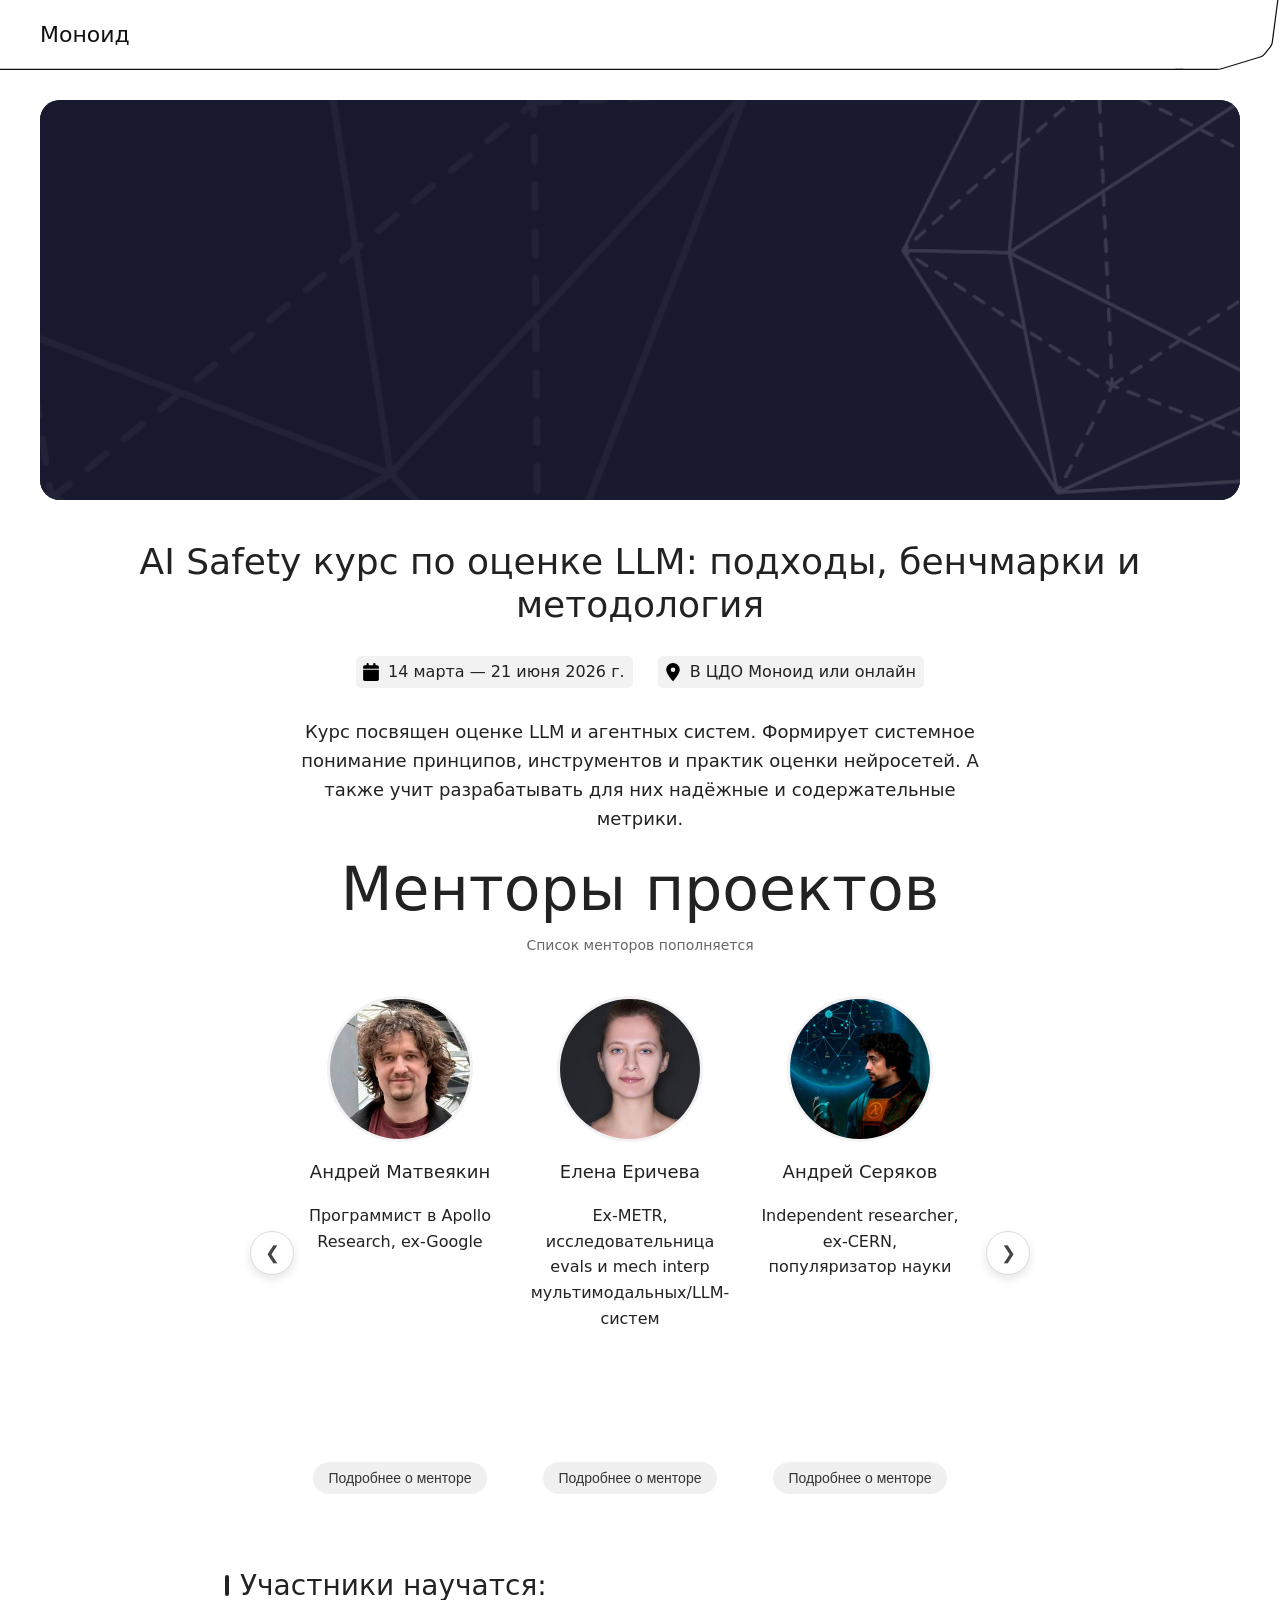
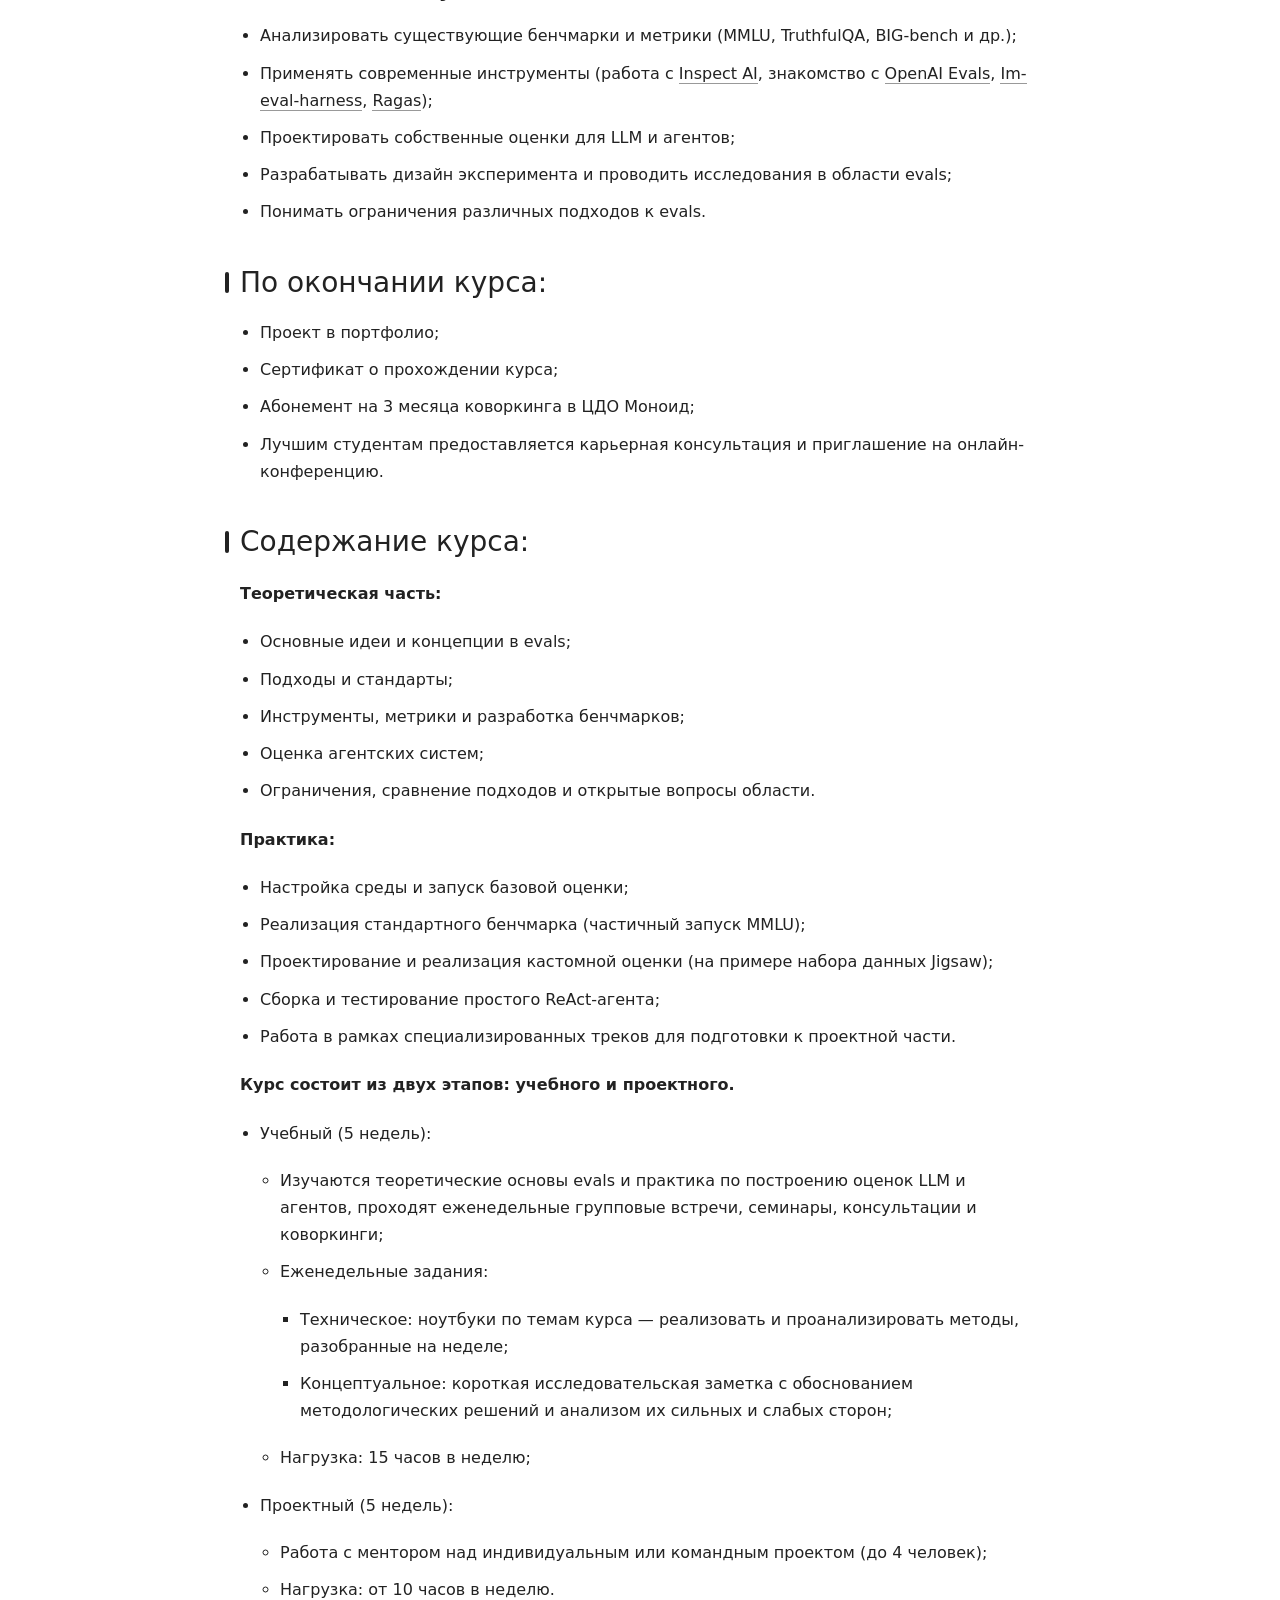
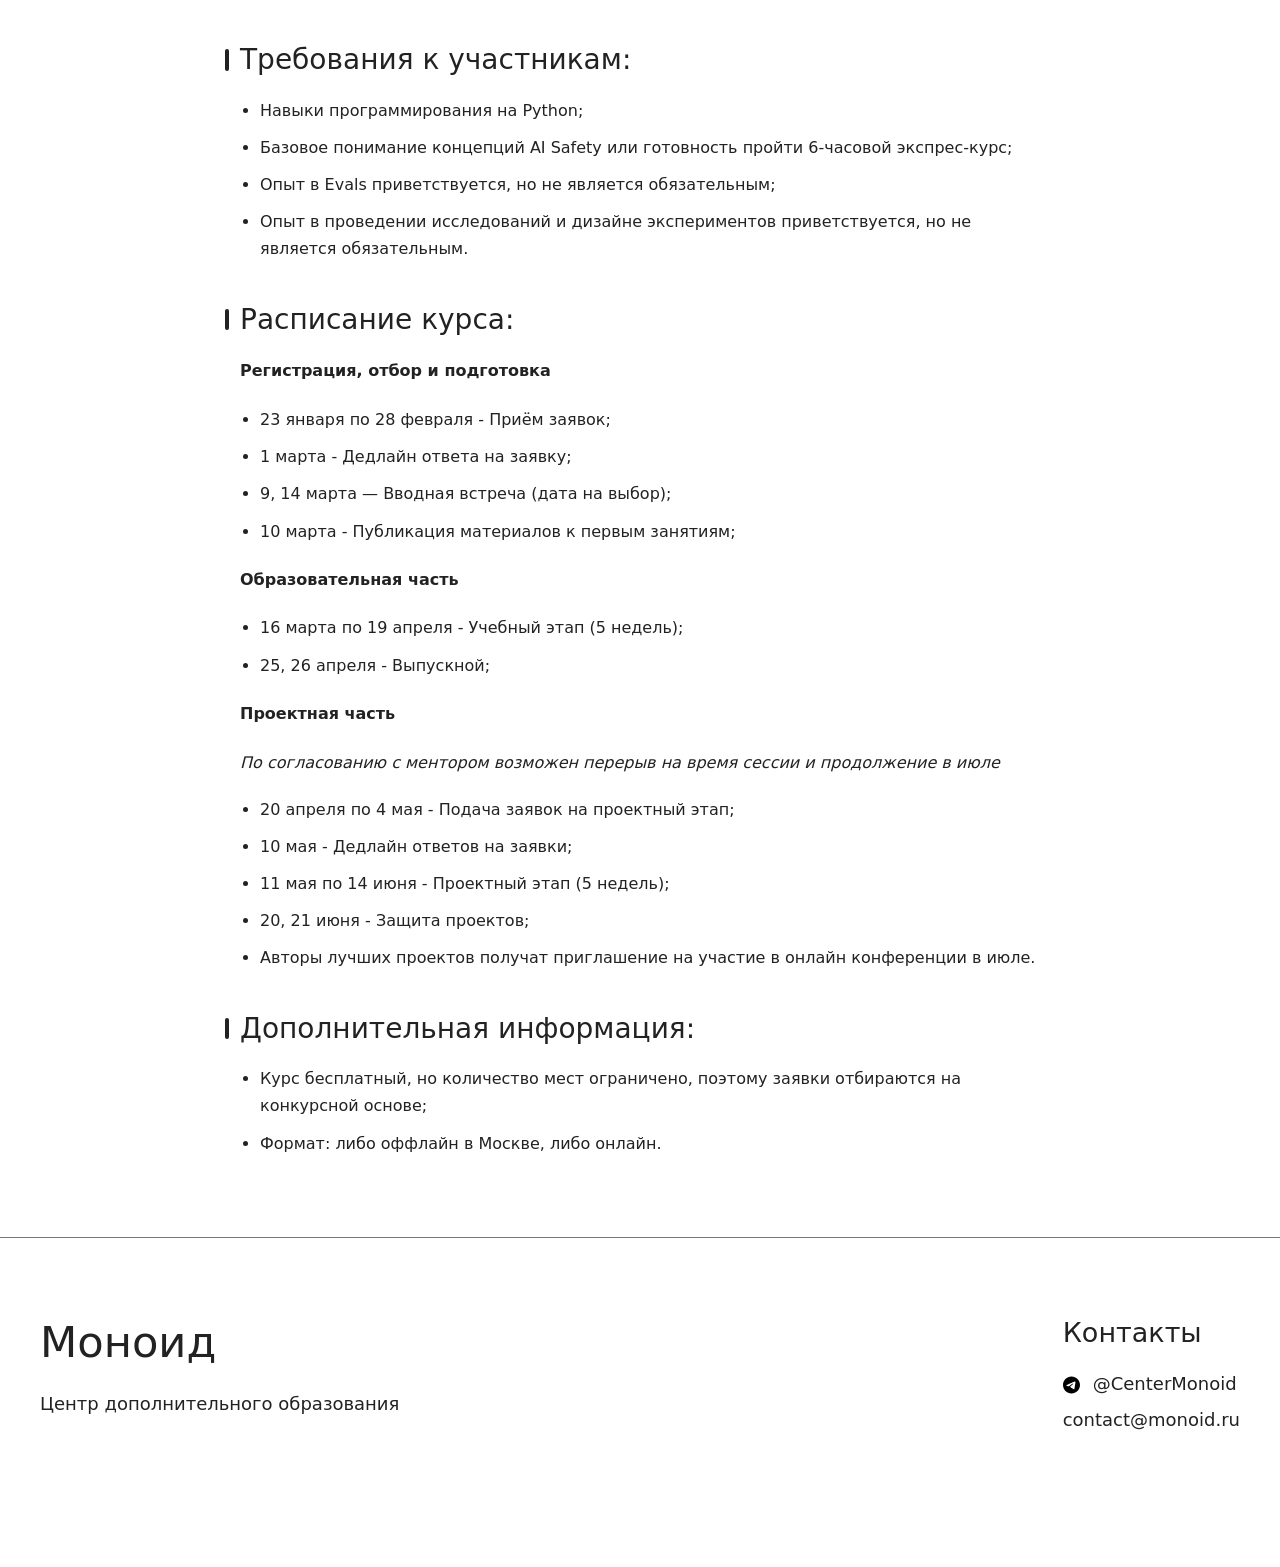
==== commit 78741087: "chore: simplify course page header and footer" ====
--- a/index.html
+++ b/index.html
@@ -37,20 +37,6 @@
 <!--ШАПКА — можно удалить весь header--><header class="layouts/event.njk" tabindex="-1">
 <div>
 <a href="index.html">Моноид</a>
-<nav>
-<div class="hamburger" tabindex="0">
-<span></span>
-<span></span>
-<span></span>
-<span></span>
-</div>
-<div class="options" tabindex="-1">
-<a href="index.html">Курсы</a>
-<a href="https://monoid.ru/events">Мероприятия</a>
-<a href="https://monoid.ru/donate">Донат</a>
-<a href="https://monoid.ru/legal">Документы</a>
-<a href="verify.html">Проверить сертификат</a></div>
-</nav>
 </div>
 </header>
 <main class="layouts/event.njk" data-slug="course-safety-evals-2026" tabindex="-1">
@@ -866,14 +852,6 @@
 <li>
 <h2>Моноид</h2>
 <p>Центр дополнительного образования</p>
-<p><a class="footer-link-small" href="https://monoid.ru/legal">ИП Забелина Арина Андреевна</a>
-<a class="footer-link-small" href="https://t.me/MonoidAdmin" rel="noopener noreferrer" target="_blank">Связаться с нами по вопросам выдачи документов<br/>об окончании курса</a>
-<a class="btn-tg" href="https://t.me/monoid_center" rel="noopener noreferrer" target="_blank">Подписаться на анонсы в Telegram</a></p>
-</li>
-<li>
-<h3>Адрес</h3>
-<p><a href="https://yandex.ru/maps/org/monoid/3114090698/" rel="noopener noreferrer" target="_blank"><i class="fas fa-map-marker-alt"></i> г. Москва, Ломоносовский пр-т, 25к3</a>
-помещение 15</p>
 </li>
 <li>
 <h3>Контакты</h3>
